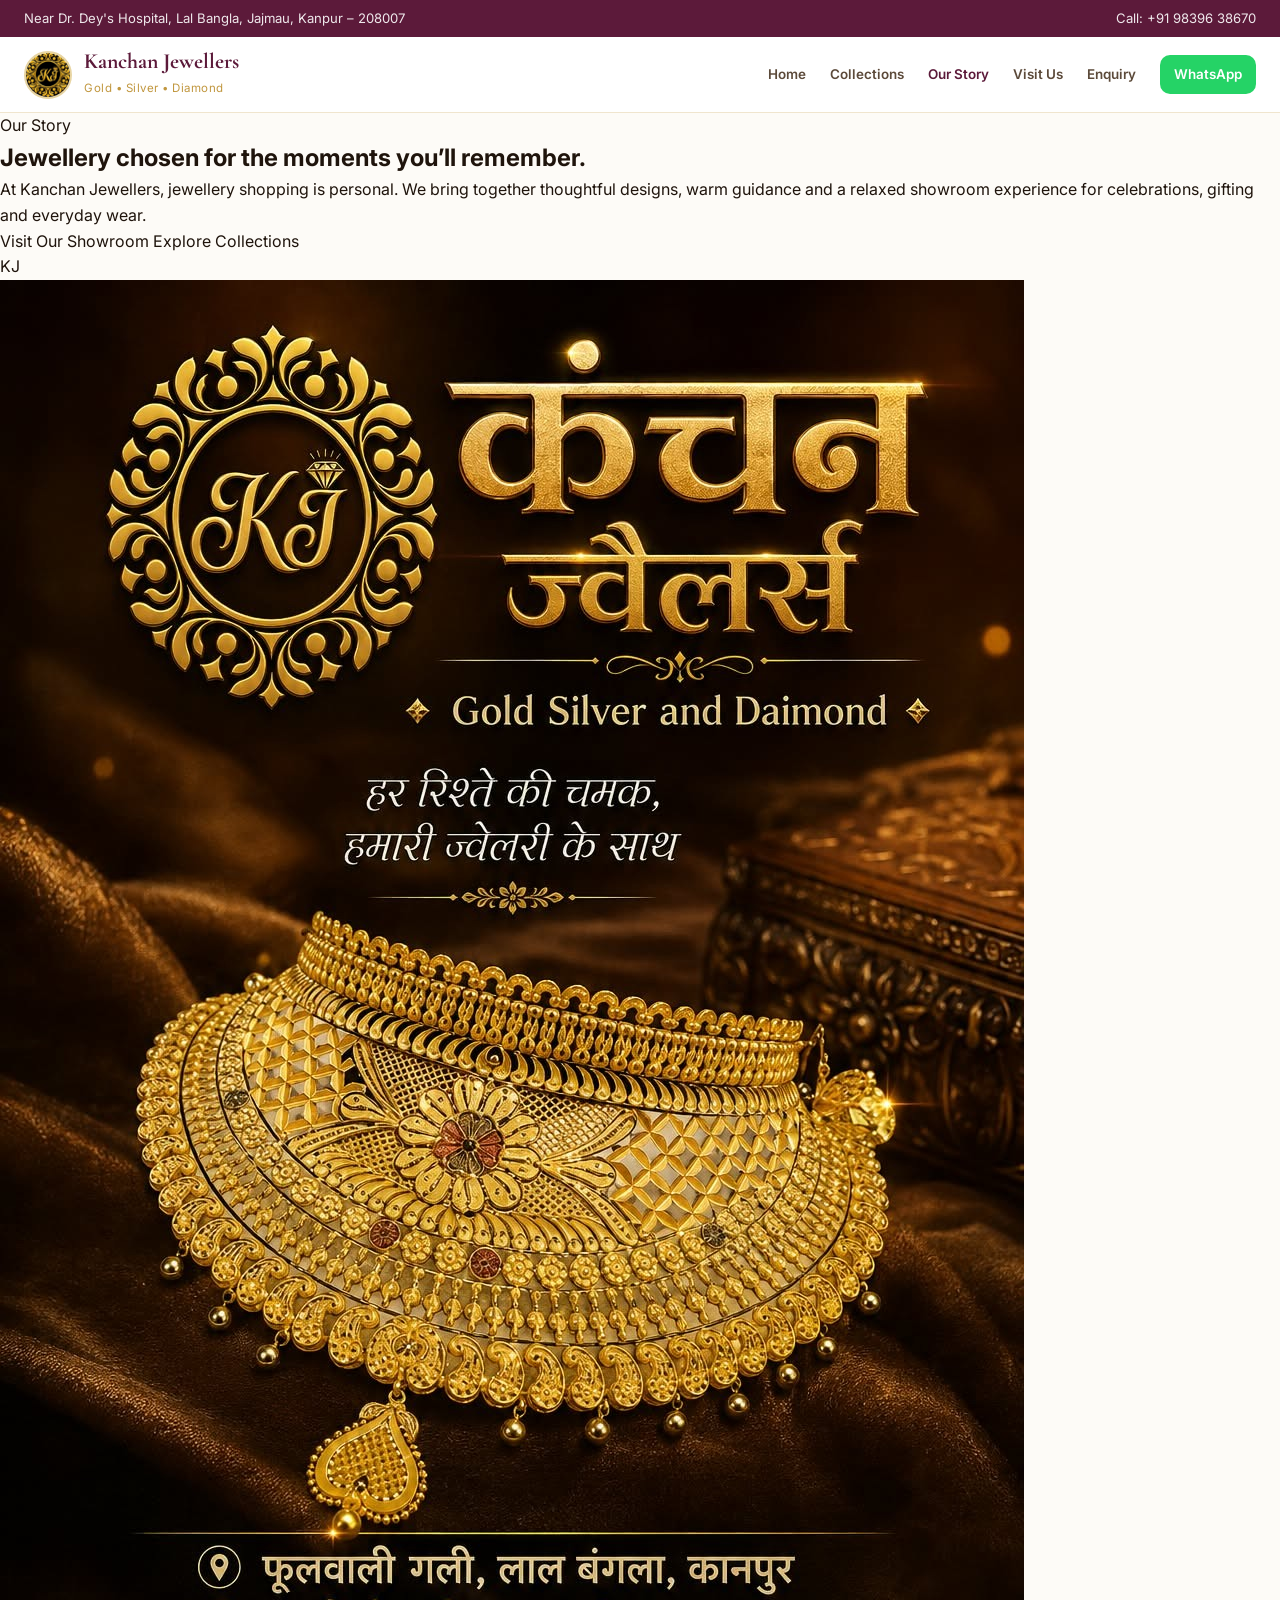
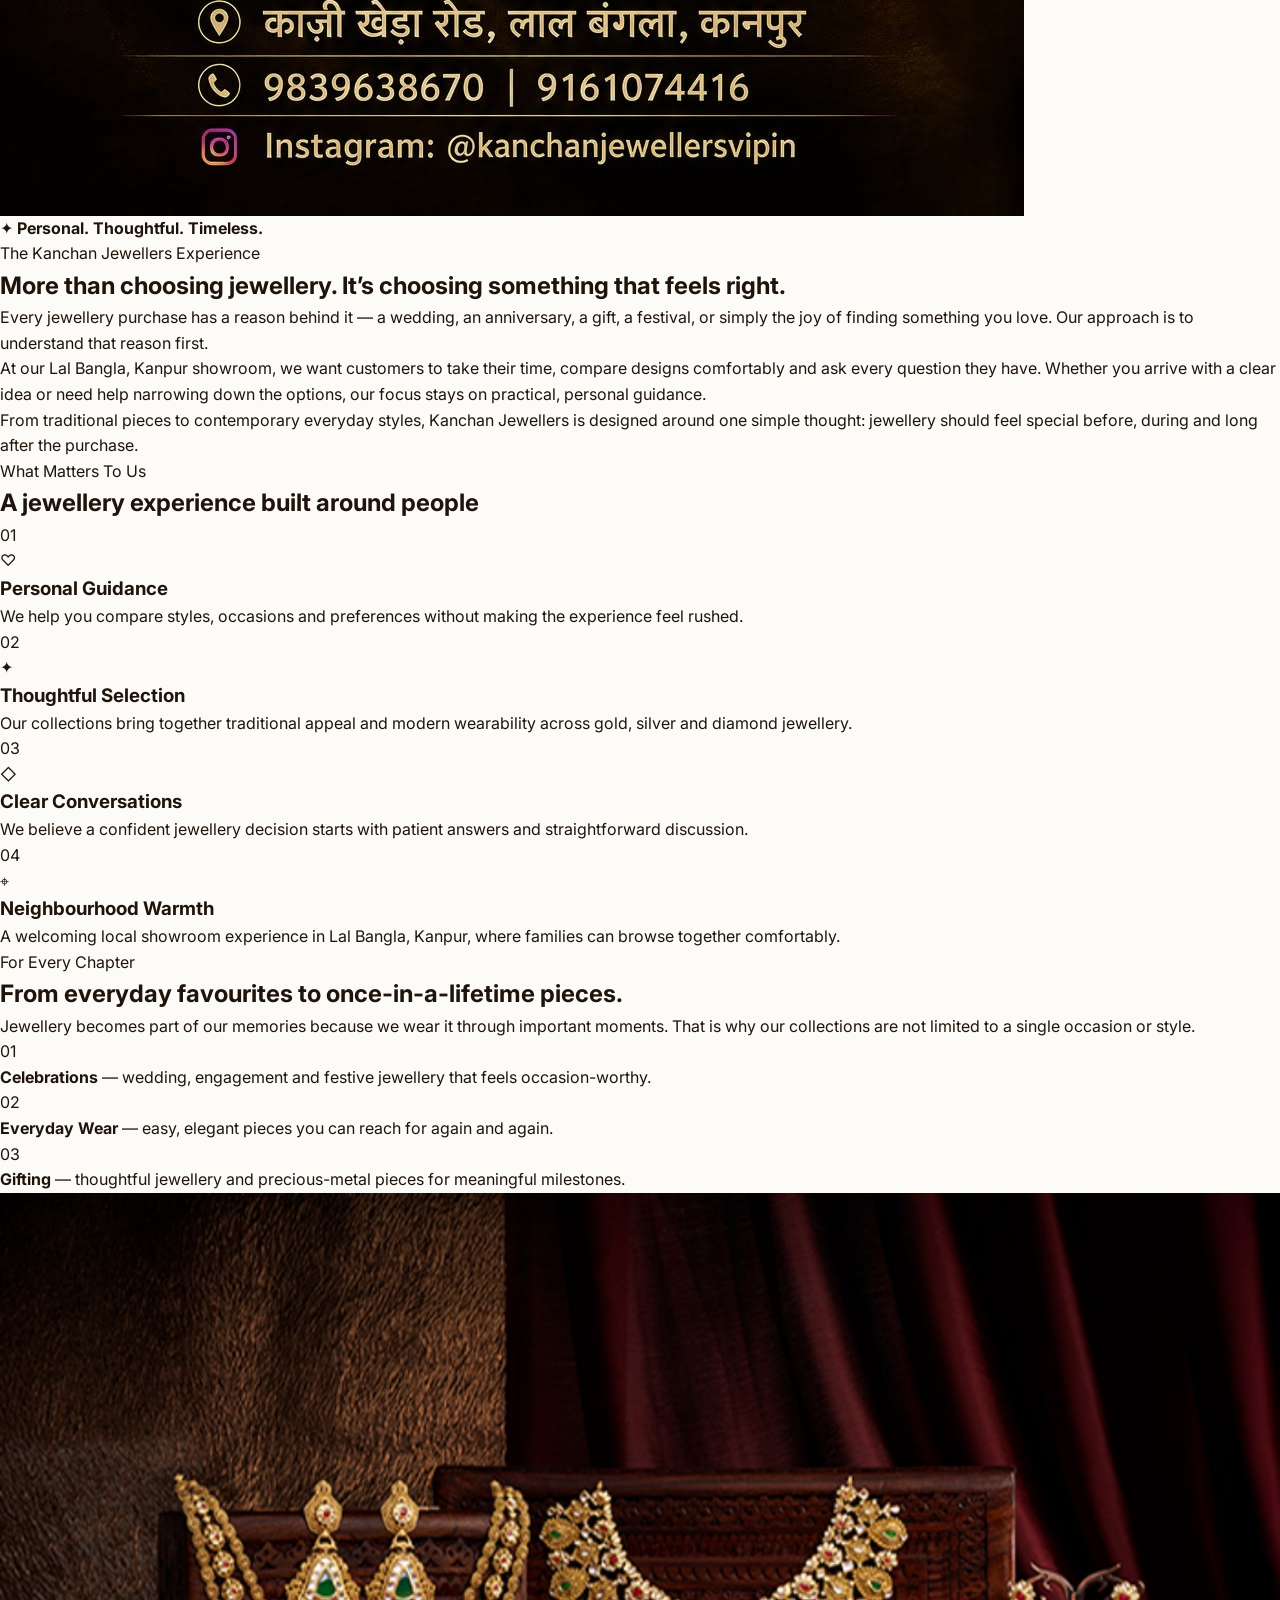
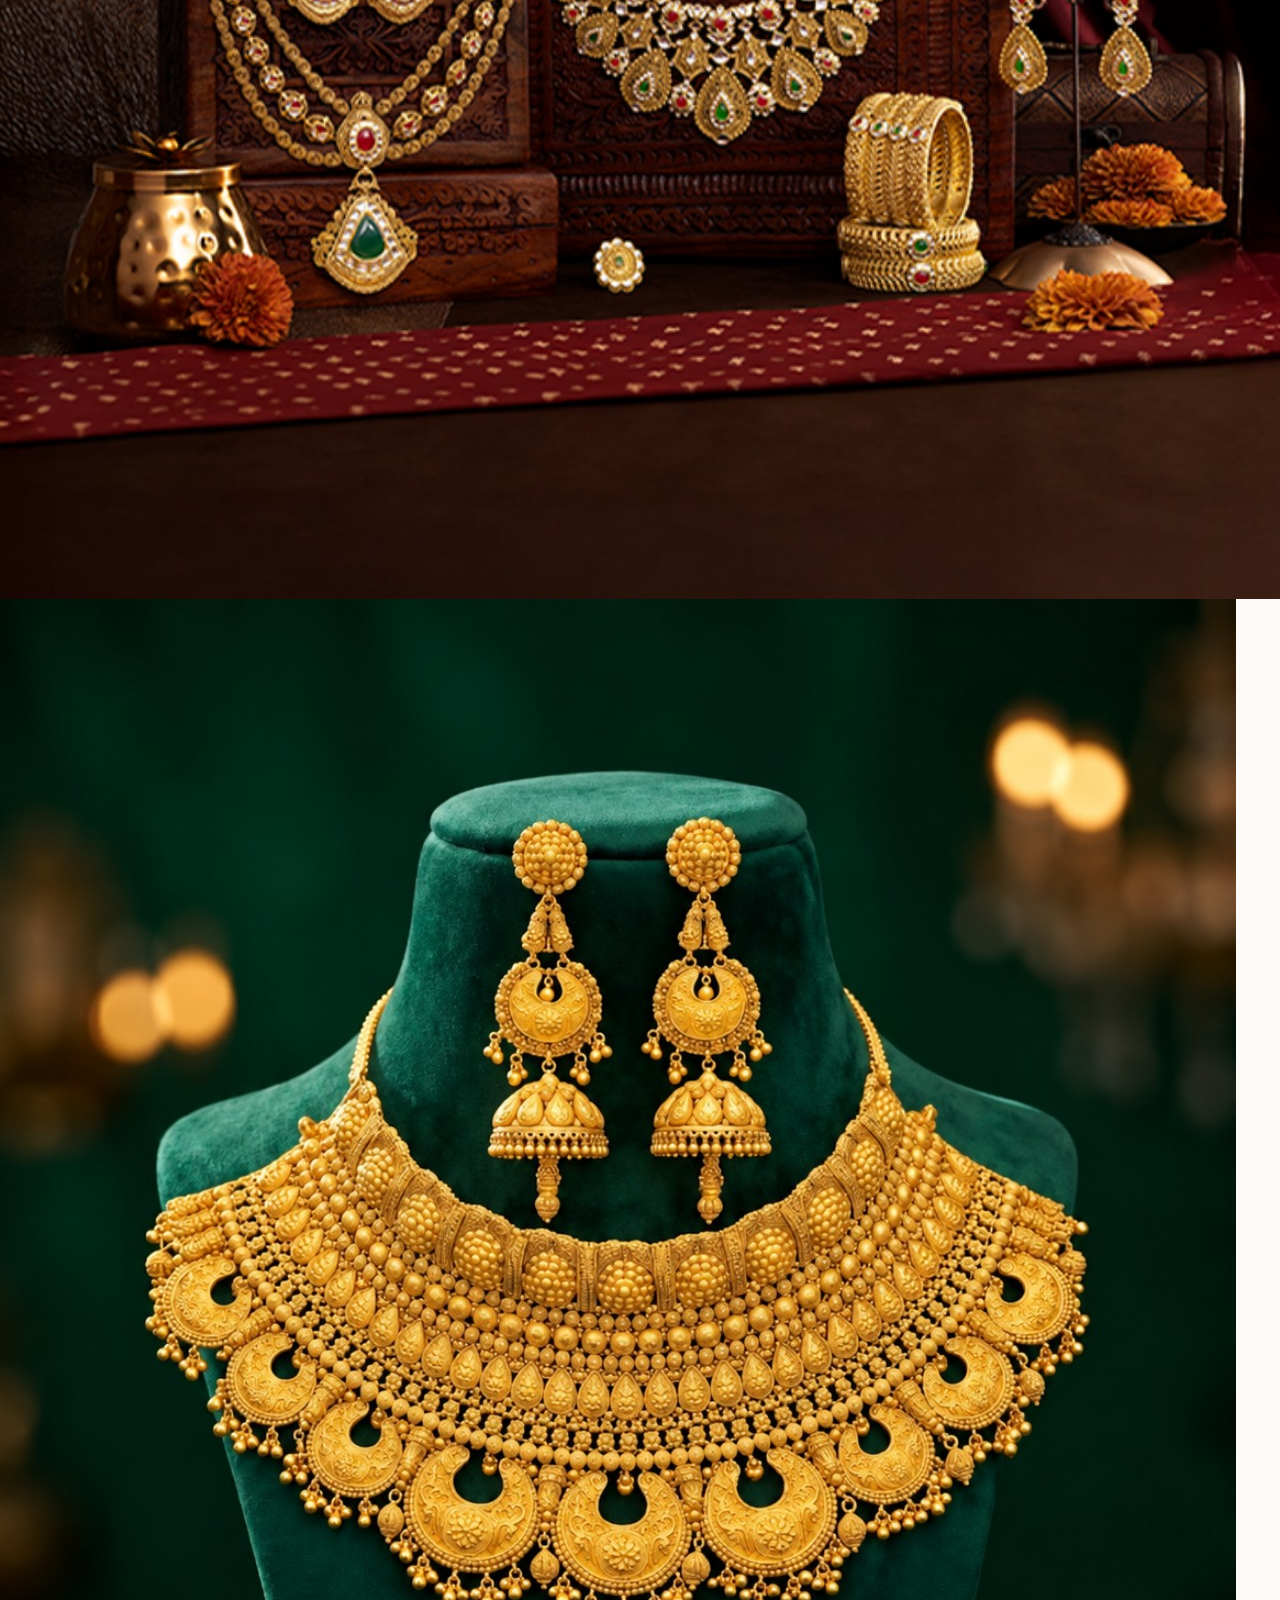
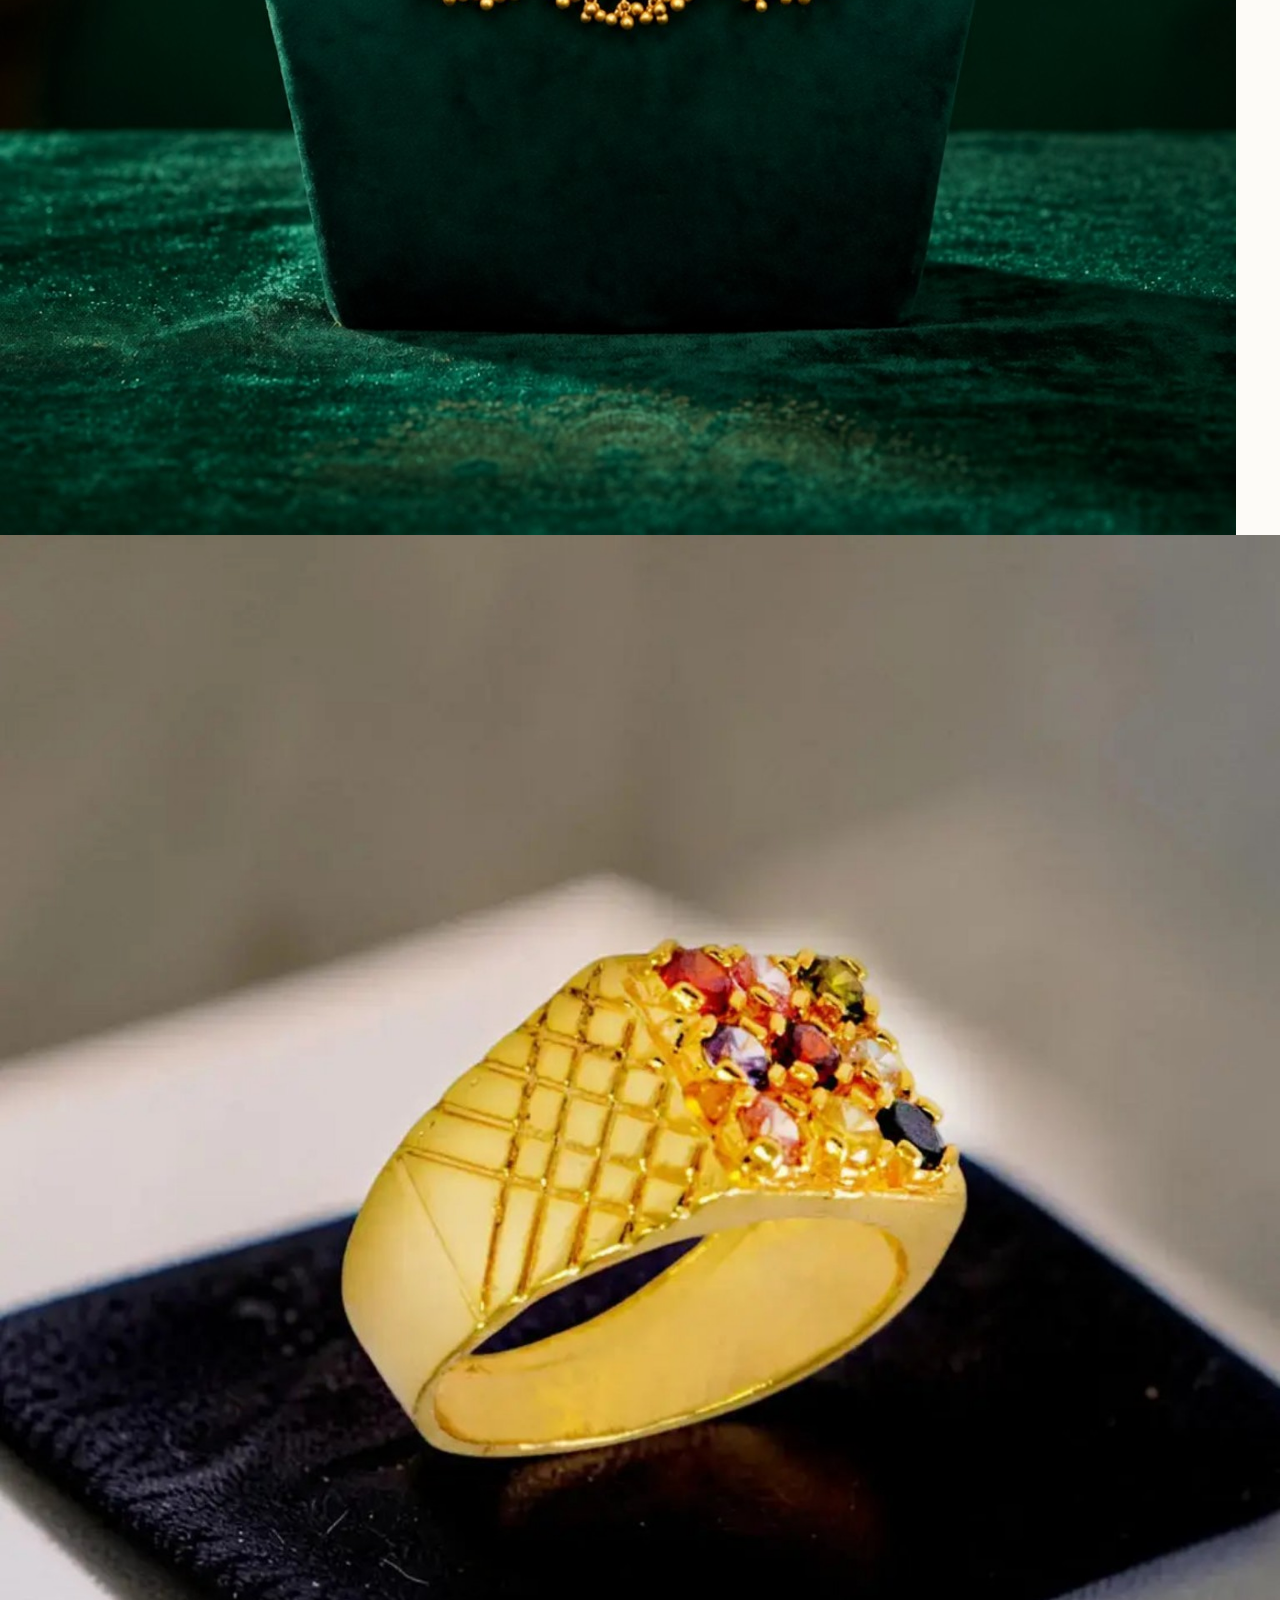
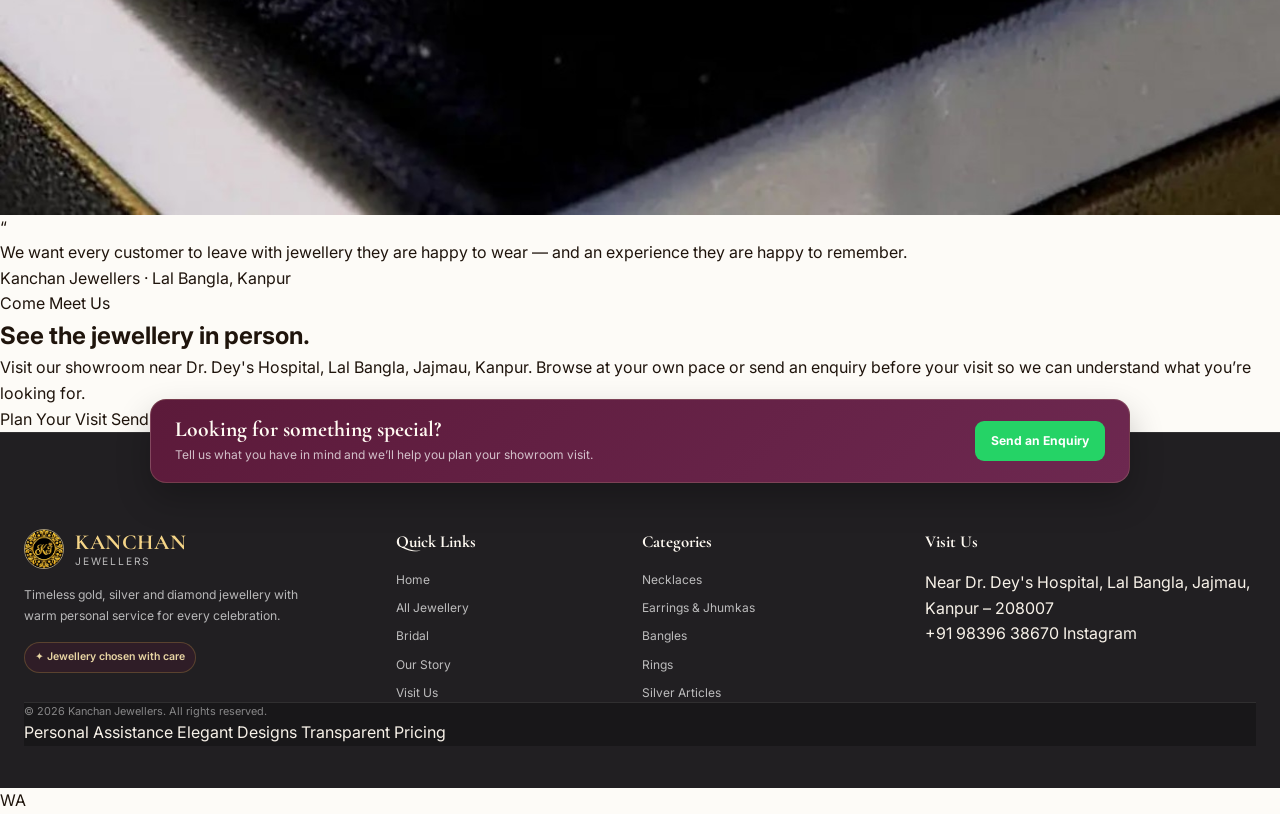
==== about.html @ f538c2f0 "Add dedicated Our Story page" ====
<!DOCTYPE html>
<html lang="en">
<head>
  <meta charset="UTF-8">
  <meta name="viewport" content="width=device-width, initial-scale=1.0">
  <title>Our Story | Kanchan Jewellers, Kanpur</title>
  <meta name="description" content="Discover the story and jewellery philosophy of Kanchan Jewellers in Lal Bangla, Kanpur — thoughtful designs, personal guidance and jewellery for life's meaningful moments.">

  <link rel="preconnect" href="https://fonts.googleapis.com">
  <link rel="preconnect" href="https://fonts.gstatic.com" crossorigin>
  <link href="https://fonts.googleapis.com/css2?family=Cormorant+Garamond:wght@500;600;700&family=Inter:wght@400;500;600;700&display=swap" rel="stylesheet">

  <link rel="stylesheet" href="styles.css">
  <link rel="stylesheet" href="contact-page.css">
  <link rel="stylesheet" href="about-page.css">
</head>

<body id="top" class="about-page-body">
  <div class="top-bar">
    <div class="top-bar-inner">
      <div class="location">
        <a href="https://maps.google.com/maps?q=H.N%2C%2BKazi%2BKhera%2C%2Bnear%2BDr.%2BDey's%2BHospital%2C%2BLal%2BBangla%2C%2BJajmau%2BSub%2BMetro%2BCity%2C%2BKanpur%2C%2BUttar%2BPradesh%2B208007%2C%2BIndia&sll=26.419236275641314,80.38961693644524" target="_blank" rel="noopener">Near Dr. Dey's Hospital, Lal Bangla, Jajmau, Kanpur – 208007</a>
      </div>
      <div class="top-right">
        <a href="tel:+919839638670">Call: +91 98396 38670</a>
      </div>
    </div>
  </div>

  <header class="contact-page-header about-page-header">
    <div class="contact-page-header-inner">
      <a class="brand" href="index.html#top">
        <img src="logo-kj.jpg" alt="Kanchan Jewellers" class="brand-logo">
        <div class="brand-text">
          <strong>Kanchan Jewellers</strong>
          <small>Gold • Silver • Diamond</small>
        </div>
      </a>

      <nav class="contact-page-nav" aria-label="Our Story page navigation">
        <a href="index.html#top">Home</a>
        <a href="index.html#collections">Collections</a>
        <a href="about.html" class="active">Our Story</a>
        <a href="contact.html">Visit Us</a>
        <a href="contact.html#enquiry">Enquiry</a>
        <a class="contact-nav-whatsapp" href="https://wa.me/919839638670" target="_blank" rel="noopener">WhatsApp</a>
      </nav>
    </div>
  </header>

  <main>
    <section class="about-hero">
      <div class="about-hero-inner">
        <p class="about-eyebrow">Our Story</p>
        <h1>Jewellery chosen for the moments you’ll remember.</h1>
        <p class="about-hero-lead">At Kanchan Jewellers, jewellery shopping is personal. We bring together thoughtful designs, warm guidance and a relaxed showroom experience for celebrations, gifting and everyday wear.</p>
        <div class="about-hero-actions">
          <a class="about-btn primary" href="contact.html">Visit Our Showroom</a>
          <a class="about-btn secondary" href="index.html#collections">Explore Collections</a>
        </div>
      </div>
      <div class="about-hero-mark" aria-hidden="true">KJ</div>
    </section>

    <section class="about-story-section">
      <div class="about-story-media">
        <img src="brand-banner.jpg" alt="Kanchan Jewellers jewellery collection" loading="eager" decoding="async">
        <div class="about-story-badge">
          <span>✦</span>
          <strong>Personal. Thoughtful. Timeless.</strong>
        </div>
      </div>

      <div class="about-story-copy">
        <p class="about-section-kicker">The Kanchan Jewellers Experience</p>
        <h2>More than choosing jewellery. It’s choosing something that feels right.</h2>
        <p>Every jewellery purchase has a reason behind it — a wedding, an anniversary, a gift, a festival, or simply the joy of finding something you love. Our approach is to understand that reason first.</p>
        <p>At our Lal Bangla, Kanpur showroom, we want customers to take their time, compare designs comfortably and ask every question they have. Whether you arrive with a clear idea or need help narrowing down the options, our focus stays on practical, personal guidance.</p>
        <p>From traditional pieces to contemporary everyday styles, Kanchan Jewellers is designed around one simple thought: jewellery should feel special before, during and long after the purchase.</p>
      </div>
    </section>

    <section class="about-values-section">
      <div class="about-section-head">
        <p class="about-section-kicker">What Matters To Us</p>
        <h2>A jewellery experience built around people</h2>
      </div>

      <div class="about-values-grid">
        <article class="about-value-card">
          <span class="about-value-number">01</span>
          <div class="about-value-icon">♡</div>
          <h3>Personal Guidance</h3>
          <p>We help you compare styles, occasions and preferences without making the experience feel rushed.</p>
        </article>

        <article class="about-value-card">
          <span class="about-value-number">02</span>
          <div class="about-value-icon">✦</div>
          <h3>Thoughtful Selection</h3>
          <p>Our collections bring together traditional appeal and modern wearability across gold, silver and diamond jewellery.</p>
        </article>

        <article class="about-value-card">
          <span class="about-value-number">03</span>
          <div class="about-value-icon">◇</div>
          <h3>Clear Conversations</h3>
          <p>We believe a confident jewellery decision starts with patient answers and straightforward discussion.</p>
        </article>

        <article class="about-value-card">
          <span class="about-value-number">04</span>
          <div class="about-value-icon">⌖</div>
          <h3>Neighbourhood Warmth</h3>
          <p>A welcoming local showroom experience in Lal Bangla, Kanpur, where families can browse together comfortably.</p>
        </article>
      </div>
    </section>

    <section class="about-editorial-section">
      <div class="about-editorial-copy">
        <p class="about-section-kicker">For Every Chapter</p>
        <h2>From everyday favourites to once-in-a-lifetime pieces.</h2>
        <p>Jewellery becomes part of our memories because we wear it through important moments. That is why our collections are not limited to a single occasion or style.</p>

        <div class="about-editorial-list">
          <div><span>01</span><p><strong>Celebrations</strong> — wedding, engagement and festive jewellery that feels occasion-worthy.</p></div>
          <div><span>02</span><p><strong>Everyday Wear</strong> — easy, elegant pieces you can reach for again and again.</p></div>
          <div><span>03</span><p><strong>Gifting</strong> — thoughtful jewellery and precious-metal pieces for meaningful milestones.</p></div>
        </div>
      </div>

      <div class="about-editorial-gallery">
        <figure class="about-gallery-main">
          <img src="gold-jewellery.jpg" alt="Gold jewellery at Kanchan Jewellers" loading="lazy" decoding="async">
        </figure>
        <figure>
          <img src="bridal-choker-set.png" alt="Bridal jewellery collection" loading="lazy" decoding="async">
        </figure>
        <figure>
          <img src="classic-gold-ring.jpg" alt="Classic gold ring" loading="lazy" decoding="async">
        </figure>
      </div>
    </section>

    <section class="about-quote-section">
      <span class="about-quote-mark">“</span>
      <blockquote>We want every customer to leave with jewellery they are happy to wear — and an experience they are happy to remember.</blockquote>
      <p>Kanchan Jewellers · Lal Bangla, Kanpur</p>
    </section>

    <section class="about-visit-section">
      <div>
        <p class="about-section-kicker">Come Meet Us</p>
        <h2>See the jewellery in person.</h2>
        <p>Visit our showroom near Dr. Dey's Hospital, Lal Bangla, Jajmau, Kanpur. Browse at your own pace or send an enquiry before your visit so we can understand what you’re looking for.</p>
      </div>
      <div class="about-visit-actions">
        <a class="about-btn primary" href="contact.html">Plan Your Visit</a>
        <a class="about-btn outline" href="contact.html#enquiry">Send an Enquiry</a>
      </div>
    </section>
  </main>

  <footer class="site-footer contact-page-footer">
    <div class="footer-shell">
      <div class="footer-cta">
        <div class="footer-cta-copy">
          <strong>Looking for something special?</strong>
          <span>Tell us what you have in mind and we’ll help you plan your showroom visit.</span>
        </div>
        <a href="contact.html#enquiry" class="footer-whatsapp-cta">Send an Enquiry</a>
      </div>

      <div class="footer-grid">
        <div class="footer-column footer-about">
          <a href="index.html#top" class="footer-logo-row">
            <img src="logo-kj.jpg" alt="Kanchan Jewellers" loading="lazy" decoding="async">
            <div>
              <strong>Kanchan</strong>
              <span>Jewellers</span>
            </div>
          </a>
          <p>Timeless gold, silver and diamond jewellery with warm personal service for every celebration.</p>
          <div class="footer-mini-badge">✦ Jewellery chosen with care</div>
        </div>

        <div class="footer-column">
          <h3>Quick Links</h3>
          <nav class="footer-nav" aria-label="Footer quick links">
            <a href="index.html#top">Home</a>
            <a href="index.html#collections">All Jewellery</a>
            <a href="index.html#featured">Bridal</a>
            <a href="about.html">Our Story</a>
            <a href="contact.html">Visit Us</a>
          </nav>
        </div>

        <div class="footer-column">
          <h3>Categories</h3>
          <nav class="footer-nav" aria-label="Footer jewellery categories">
            <a href="index.html#collections">Necklaces</a>
            <a href="index.html#collections">Earrings &amp; Jhumkas</a>
            <a href="index.html#collections">Bangles</a>
            <a href="index.html#collections">Rings</a>
            <a href="index.html#collections">Silver Articles</a>
          </nav>
        </div>

        <div class="footer-column footer-contact-column">
          <h3>Visit Us</h3>
          <p>Near Dr. Dey's Hospital, Lal Bangla, Jajmau, Kanpur – 208007</p>
          <a href="tel:+919839638670">+91 98396 38670</a>
          <a href="https://www.instagram.com/kanchanjewellersvipin/" target="_blank" rel="noopener">Instagram</a>
        </div>
      </div>

      <div class="footer-bottom">
        <p>© <span id="year"></span> Kanchan Jewellers. All rights reserved.</p>
        <div class="footer-trust-row">
          <span>Personal Assistance</span>
          <span>Elegant Designs</span>
          <span>Transparent Pricing</span>
        </div>
      </div>
    </div>
  </footer>

  <a class="floating-whatsapp" href="https://wa.me/919839638670?text=Hi%20Kanchan%20Jewellers%2C%20I%20would%20like%20to%20know%20more%20about%20your%20jewellery." target="_blank" rel="noopener" aria-label="Chat with Kanchan Jewellers on WhatsApp">WA</a>

  <script>document.getElementById('year').textContent = new Date().getFullYear();</script>
</body>
</html>
---- styles.css ----
/* =========================================
   Kanchan Jewellers - Premium Styles
   Inspired by modern jewellery websites
========================================= */

:root {
  --primary: #5c1a3a;          /* Deep maroon/purple */
  --primary-dark: #3d1026;
  --gold: #c1973f;
  --gold-light: #e8d5a3;
  --text: #1f140c;
  --text-light: #5c4a3a;
  --bg: #fdfbf7;
  --white: #ffffff;
  --border: rgba(193, 151, 63, 0.25);
  --shadow: 0 10px 30px rgba(33, 20, 8, 0.08);
  --radius: 16px;
  --transition: all 0.25s ease;
}

* {
  margin: 0;
  padding: 0;
  box-sizing: border-box;
}

html {
  scroll-behavior: smooth;
}

body {
  font-family: 'Inter', system-ui, sans-serif;
  background: var(--bg);
  color: var(--text);
  line-height: 1.6;
  -webkit-font-smoothing: antialiased;
}

img {
  max-width: 100%;
  display: block;
}

a {
  text-decoration: none;
  color: inherit;
}

/* ========== TOP BAR ========== */
.top-bar {
  background: var(--primary);
  color: white;
  font-size: 0.82rem;
  padding: 8px 0;
}

.top-bar-inner {
  max-width: 1280px;
  margin: 0 auto;
  padding: 0 24px;
  display: flex;
  justify-content: space-between;
  align-items: center;
  gap: 16px;
  flex-wrap: wrap;
}

.location {
  opacity: 0.9;
}

.rates {
  display: flex;
  align-items: center;
  gap: 6px;
}

.rate-dot {
  width: 8px;
  height: 8px;
  background: #4ade80;
  border-radius: 50%;
  display: inline-block;
}

.top-right {
  display: flex;
  gap: 14px;
  opacity: 0.9;
}

/* ========== HEADER ========== */
.site-header {
  background: var(--white);
  border-bottom: 1px solid var(--border);
  position: sticky;
  top: 0;
  z-index: 100;
  box-shadow: 0 2px 12px rgba(0,0,0,0.04);
}

.header-inner {
  max-width: 1280px;
  margin: 0 auto;
  padding: 14px 24px;
  display: flex;
  align-items: center;
  gap: 24px;
}

.brand {
  display: flex;
  align-items: center;
  gap: 12px;
  flex-shrink: 0;
}

.brand-logo {
  width: 48px;
  height: 48px;
  border-radius: 50%;
  object-fit: cover;
  border: 2px solid var(--gold-light);
}

.brand-text strong {
  display: block;
  font-family: 'Cormorant Garamond', serif;
  font-size: 1.35rem;
  font-weight: 700;
  color: var(--primary);
  line-height: 1.1;
}

.brand-text small {
  font-size: 0.72rem;
  color: var(--gold);
  letter-spacing: 0.5px;
}

.search-box {
  flex: 1;
  max-width: 480px;
  display: flex;
  background: #f8f4ee;
  border-radius: 50px;
  overflow: hidden;
  margin-left: 100px;
  border: 1px solid var(--border);
}

.search-box input {
  flex: 1;
  border: none;
  background: transparent;
  padding: 11px 18px;
  font-size: 0.9rem;
  outline: none;
}

.search-box button {
  background: var(--primary);
  color: white;
  border: none;
  padding: 0 22px;
  font-weight: 500;
  cursor: pointer;
  transition: var(--transition);
}

.search-box button:hover {
  background: var(--primary-dark);
}

.header-actions {
  display: flex;
  gap: 10px;
  flex-shrink: 0;
  margin-left: auto;
}

.action-btn {
  display: flex;
  flex-direction: column;
  align-items: center;
  justify-content: center;

  gap: 3px;

  padding: 7px 12px;
  border-radius: 12px;

  font-size: 0.78rem;
  font-weight: 500;

  border: 1px solid var(--border);
}

.action-btn:hover {
  background: #f8f4ee;
}

.action-icon {
  font-size: 1.15rem;
  line-height: 1;
}

.action-svg {
  width: 21px;
  height: 21px;
  display: block;
  flex: 0 0 auto;
}

.action-btn.whatsapp {
  background: #25d366;
  color: white;
  border-color: #25d366;
}

.action-btn.whatsapp:hover {
  background: #1da851;
}

.menu-btn {
  display: none;
  background: none;
  border: none;
  font-size: 1.5rem;
  cursor: pointer;
  color: var(--primary);
}

/* ========== MAIN NAV ========== */
.main-nav {
  max-width: 1280px;
  margin: 0 auto;
  padding: 0 24px 12px;
  display: flex;
  gap: 22px;
  flex-wrap: wrap;
  font-size: 0.9rem;
  font-weight: 500;
}

.main-nav a {
  color: var(--text-light);
  padding: 4px 0;
  position: relative;
  transition: var(--transition);
}

.main-nav a:hover {
  color: var(--primary);
}

.main-nav a::after {
  content: '';
  position: absolute;
  bottom: 0;
  left: 0;
  width: 0;
  height: 2px;
  background: var(--gold);
  transition: width 0.25s ease;
}

.main-nav a:hover::after {
  width: 100%;
}

/* ========== HERO ========== */
.hero {
  max-width: 1280px;
  margin: 0 auto;
  padding: 40px 24px 60px;
  display: grid;
  grid-template-columns: 1fr 1.1fr;
  gap: 40px;
  align-items: center;
}

.hero-content .badge {
  display: inline-block;
  background: linear-gradient(135deg, #f3e8d0, #e8d5a3);
  color: var(--primary);
  font-size: 0.78rem;
  font-weight: 600;
  padding: 5px 14px;
  border-radius: 50px;
  margin-bottom: 16px;
  letter-spacing: 0.3px;
}

.hero-content h1 {
  font-family: 'Cormorant Garamond', serif;
  font-size: 3.4rem;
  font-weight: 700;
  line-height: 1.15;
  color: var(--primary);
  margin-bottom: 16px;
}

.hero-content p {
  font-size: 1.05rem;
  color: var(--text-light);
  max-width: 480px;
  margin-bottom: 28px;
}

.hero-actions {
  display: flex;
  gap: 14px;
  flex-wrap: wrap;
  margin-bottom: 24px;
}

.btn {
  display: inline-flex;
  align-items: center;
  justify-content: center;
  padding: 13px 26px;
  border-radius: 50px;
  font-weight: 600;
  font-size: 0.95rem;
  transition: var(--transition);
  border: 2px solid transparent;
}

.btn.primary {
  background: #25d366;
  color: white;
}

.btn.primary:hover {
  background: #1da851;
  transform: translateY(-2px);
}

.btn.outline {
  background: transparent;
  border-color: var(--primary);
  color: var(--primary);
}

.btn.outline:hover {
  background: var(--primary);
  color: white;
}

.hero-points {
  display: flex;
  gap: 18px;
  flex-wrap: wrap;
  font-size: 0.88rem;
  color: var(--text-light);
}

.hero-image {
  border-radius: 24px;
  overflow: hidden;
  box-shadow: var(--shadow);
}

.hero-image img {
  width: 100%;
  height: 480px;
  object-fit: cover;
}

/* ========== SECTIONS ========== */
.section {
  max-width: 1280px;
  margin: 0 auto;
  padding: 60px 24px;
}

.section-head {
  display: flex;
  justify-content: space-between;
  align-items: flex-end;
  margin-bottom: 36px;
  gap: 20px;
}

.eyebrow {
  font-size: 0.82rem;
  font-weight: 600;
  color: var(--gold);
  text-transform: uppercase;
  letter-spacing: 1px;
  margin-bottom: 6px;
}

.section-head h2 {
  font-family: 'Cormorant Garamond', serif;
  font-size: 2.4rem;
  font-weight: 700;
  color: var(--primary);
}

.view-all {
  color: var(--primary);
  font-weight: 500;
  font-size: 0.95rem;
}

/* ========== CATEGORY GRID ========== */
.category-grid {
  display: grid;
  grid-template-columns: repeat(4, 1fr);
  gap: 22px;
}

.category-card {
  background: var(--white);
  border-radius: var(--radius);
  overflow: hidden;
  border: 1px solid var(--border);
  box-shadow: var(--shadow);
  transition: var(--transition);
  cursor: pointer;
}

.category-card:hover {
  transform: translateY(-6px);
  box-shadow: 0 18px 40px rgba(33, 20, 8, 0.12);
}

.category-card img {
  width: 100%;
  height: 220px;
  object-fit: cover;
}

.category-card .card-body {
  padding: 16px 18px 20px;
}

.category-card h3 {
  font-family: 'Cormorant Garamond', serif;
  font-size: 1.35rem;
  margin-bottom: 4px;
  color: var(--primary);
}

.category-card p {
  font-size: 0.88rem;
  color: var(--text-light);
}

/* ========== EDITORIAL STRIP ========== */
.editorial {
  background: linear-gradient(135deg, #5c1a3a, #3d1026);
  color: white;
  padding: 70px 24px;
  text-align: center;
}

.editorial-content {
  max-width: 700px;
  margin: 0 auto;
}

.eyebrow.light {
  color: var(--gold-light);
}

.editorial h2 {
  font-family: 'Cormorant Garamond', serif;
  font-size: 2.8rem;
  margin: 12px 0 16px;
  line-height: 1.2;
}

.editorial p {
  opacity: 0.9;
  font-size: 1.1rem;
}

/* ========== PRODUCT GRID ========== */
.product-grid {
  display: grid;
  grid-template-columns: repeat(4, 1fr);
  gap: 22px;
}

.product-card {
  background: var(--white);
  border-radius: var(--radius);
  overflow: hidden;
  border: 1px solid var(--border);
  box-shadow: var(--shadow);
  transition: var(--transition);
}

.product-card:hover {
  transform: translateY(-5px);
  box-shadow: 0 16px 36px rgba(33, 20, 8, 0.12);
}

.product-card img {
  width: 100%;
  height: 280px;
  object-fit: cover;
}

.product-card .card-body {
  padding: 18px;
}

.product-card h3 {
  font-family: 'Cormorant Garamond', serif;
  font-size: 1.3rem;
  margin-bottom: 6px;
  color: var(--primary);
}

.product-card p {
  font-size: 0.88rem;
  color: var(--text-light);
  margin-bottom: 14px;
}

.enquire-btn {
  display: inline-block;
  font-size: 0.85rem;
  font-weight: 600;
  color: #25d366;
  border-bottom: 1px solid transparent;
  transition: var(--transition);
}

.enquire-btn:hover {
  border-bottom-color: #25d366;
}

/* ========== ABOUT ========== */
.about {
  display: grid;
  grid-template-columns: 1.4fr 1fr;
  gap: 40px;
  align-items: center;
}

.about-content h2 {
  font-family: 'Cormorant Garamond', serif;
  font-size: 2.5rem;
  color: var(--primary);
  margin: 8px 0 16px;
}

.about-content p {
  color: var(--text-light);
  font-size: 1.05rem;
  max-width: 520px;
}

.about-logo {
  display: flex;
  justify-content: center;
}

.about-logo img {
  width: 220px;
  border-radius: 50%;
  border: 6px solid var(--gold-light);
  box-shadow: var(--shadow);
}

/* ========== VISIT US ========== */

.visit-section {
  max-width: 1280px;
  margin: 0 auto;
  padding: 65px 24px;
}

.visit-heading {
  margin-bottom: 24px;
}

.visit-heading h2 {
  margin: 4px 0 0;
  font-family: 'Cormorant Garamond', serif;
  font-size: 2.7rem;
  line-height: 1.1;
  color: var(--primary);
}


/* LEFT + RIGHT */

.visit-grid {
  display: grid;
  grid-template-columns: 0.9fr 1.1fr;
  gap: 22px;
  align-items: stretch;
}


/* LEFT CARD */

.visit-card {
  padding: 28px 30px;
  background: var(--white);
  border: 1px solid var(--border);
  border-radius: 18px;
  box-shadow: var(--shadow);
}

.visit-brand {
  margin-bottom: 24px;
  color: var(--primary);
  font-size: 0.73rem;
  font-weight: 700;
  letter-spacing: 1.5px;
}


/* EACH ADDRESS / TIME / PHONE ROW */

.visit-detail {
  display: grid;
  grid-template-columns: 42px 1fr;
  gap: 14px;
  align-items: start;
  margin-bottom: 24px;
}


/* ROUND ICON */

.visit-icon {
  width: 38px;
  height: 38px;

  display: grid;
  place-items: center;

  border-radius: 50%;

  background: #f3e8d0;
  color: var(--primary);

  font-size: 1rem;
}


/* LITTLE LABEL */

.visit-detail small {
  display: block;
  margin-bottom: 3px;

  color: var(--text-light);
  font-size: 0.68rem;
}


/* MAIN INFORMATION */

.visit-detail strong {
  display: block;

  color: var(--text);
  font-size: 0.88rem;
  line-height: 1.5;
}

.visit-detail span {
  display: block;
  margin-top: 2px;

  color: var(--text-light);
  font-size: 0.78rem;
}


/* BUTTONS */

.visit-actions {
  display: flex;
  gap: 12px;
  margin-top: 28px;
  flex-wrap: wrap;
}

.visit-primary-btn,
.visit-secondary-btn {
  display: inline-flex;
  align-items: center;
  justify-content: center;

  min-height: 42px;
  padding: 9px 20px;

  border-radius: 10px;

  font-size: 0.78rem;
  font-weight: 600;

  transition: var(--transition);
}


.visit-primary-btn {
  background: var(--primary);
  color: white;
  border: 1px solid var(--primary);
}

.visit-primary-btn:hover {
  background: var(--primary-dark);
}


.visit-secondary-btn {
  background: transparent;
  color: var(--primary);
  border: 1px solid var(--border);
}

.visit-secondary-btn:hover {
  background: #f8f4ee;
}


/* GOOGLE MAP */

.visit-map {
  min-height: 390px;

  overflow: hidden;

  border-radius: 18px;
  border: 1px solid var(--border);

  box-shadow: var(--shadow);
}

.visit-map iframe {
  width: 100%;
  height: 100%;
  min-height: 390px;

  display: block;

  border: 0;
}


/* TABLET */

@media (max-width: 900px) {

  .visit-grid {
    grid-template-columns: 1fr;
  }

  .visit-map,
  .visit-map iframe {
    min-height: 360px;
  }

}


/* MOBILE */

@media (max-width: 600px) {

  .visit-section {
    padding: 45px 16px;
  }

  .visit-heading h2 {
    font-size: 2.2rem;
  }

  .visit-card {
    padding: 22px 18px;
  }

  .visit-actions {
    flex-direction: column;
  }

  .visit-primary-btn,
  .visit-secondary-btn {
    width: 100%;
  }

  .visit-map,
  .visit-map iframe {
    min-height: 300px;
  }

}

/* ========== PREMIUM FOOTER ========== */
.site-footer {
  margin-top: 62px;
  padding: 0;
  background: #211f22;
  color: #f7f1e8;
  border-top: 1px solid rgba(255, 255, 255, 0.08);
}

.footer-shell {
  max-width: 1280px;
  margin: 0 auto;
  padding: 0 24px 42px;
}

.footer-cta {
  position: relative;
  transform: translateY(-34px);
  margin: 0 auto -4px;
  max-width: 980px;
  min-height: 82px;
  padding: 18px 24px;
  display: flex;
  align-items: center;
  justify-content: space-between;
  gap: 24px;
  border: 1px solid rgba(232, 213, 163, 0.18);
  border-radius: 16px;
  background: linear-gradient(135deg, #5c1a3a, #6d2850);
  box-shadow: 0 16px 34px rgba(0, 0, 0, 0.24);
}

.footer-cta-copy strong {
  display: block;
  margin-bottom: 3px;
  font-family: 'Cormorant Garamond', serif;
  font-size: 1.35rem;
  line-height: 1.1;
  color: #fffaf2;
}

.footer-cta-copy span {
  display: block;
  color: rgba(255, 255, 255, 0.72);
  font-size: 0.75rem;
}

.footer-whatsapp-cta {
  flex: 0 0 auto;
  min-height: 40px;
  padding: 9px 16px;
  display: inline-flex;
  align-items: center;
  justify-content: center;
  gap: 7px;
  border-radius: 9px;
  background: #25d366;
  color: #fff;
  font-size: 0.76rem;
  font-weight: 700;
  transition: var(--transition);
}

.footer-whatsapp-cta svg {
  width: 17px;
  height: 17px;
  fill: currentColor;
}

.footer-whatsapp-cta:hover {
  background: #1daf52;
  transform: translateY(-1px);
}

.footer-grid {
  display: grid;
  grid-template-columns: 1.25fr 0.75fr 0.9fr 1.3fr;
  gap: 54px;
  align-items: start;
  padding-top: 16px;
}

.footer-column h3 {
  margin: 0 0 14px;
  color: #fffaf2;
  font-family: 'Cormorant Garamond', serif;
  font-size: 1.05rem;
  font-weight: 700;
}

.footer-logo-row {
  display: inline-flex;
  align-items: center;
  gap: 11px;
  margin-bottom: 16px;
}

.footer-logo-row img {
  width: 40px;
  height: 40px;
  border-radius: 50%;
  object-fit: cover;
  border: 1px solid rgba(232, 213, 163, 0.65);
}

.footer-logo-row strong,
.footer-logo-row span {
  display: block;
  line-height: 1;
}

.footer-logo-row strong {
  color: #f4d487;
  font-family: 'Cormorant Garamond', serif;
  font-size: 1.34rem;
  text-transform: uppercase;
  letter-spacing: 0.6px;
}

.footer-logo-row span {
  margin-top: 3px;
  color: rgba(255, 255, 255, 0.7);
  font-size: 0.64rem;
  text-transform: uppercase;
  letter-spacing: 1.8px;
}

.footer-about > p {
  max-width: 290px;
  margin: 0 0 16px;
  color: rgba(255, 255, 255, 0.68);
  font-size: 0.76rem;
  line-height: 1.7;
}

.footer-mini-badge {
  display: inline-flex;
  align-items: center;
  padding: 6px 10px;
  border: 1px solid rgba(193, 151, 63, 0.3);
  border-radius: 999px;
  background: rgba(92, 26, 58, 0.24);
  color: #e8d5a3;
  font-size: 0.66rem;
  font-weight: 600;
}

.footer-nav {
  display: grid;
  gap: 9px;
}

.footer-nav a {
  width: fit-content;
  color: rgba(255, 255, 255, 0.7);
  font-size: 0.75rem;
  transition: var(--transition);
}

.footer-nav a:hover {
  color: #f4d487;
  transform: translateX(2px);
}

.footer-contact {
  min-width: 0;
}

.footer-contact-item {
  display: grid;
  grid-template-columns: 18px 1fr;
  gap: 8px;
  align-items: start;
  margin-bottom: 11px;
  color: rgba(255, 255, 255, 0.7);
  font-size: 0.72rem;
  line-height: 1.55;
}

.footer-contact-icon {
  color: #d7a7c0;
  line-height: 1.4;
}

.footer-contact-item a {
  color: rgba(255, 255, 255, 0.78);
  transition: var(--transition);
}

.footer-contact-item a:hover {
  color: #f4d487;
}

.footer-contact-item div > a {
  display: inline-block;
  margin-top: 2px;
  color: #e8d5a3;
  font-size: 0.68rem;
  font-weight: 600;
}

.footer-bottom {
  border-top: 1px solid rgba(255, 255, 255, 0.1);
  background: #181719;
}

.footer-bottom-inner {
  max-width: 1280px;
  min-height: 54px;
  margin: 0 auto;
  padding: 10px 24px;
  display: flex;
  align-items: center;
  justify-content: space-between;
  gap: 20px;
}

.site-footer .footer-bottom p {
  margin: 0;
  width: auto;
  text-align: left;
  color: rgba(255, 255, 255, 0.48);
  font-size: 0.68rem;
  opacity: 1;
}

.footer-trust-badges {
  display: flex;
  align-items: center;
  justify-content: flex-end;
  gap: 7px;
  flex-wrap: wrap;
}

.footer-trust-badges span {
  padding: 4px 9px;
  border: 1px solid rgba(255, 255, 255, 0.14);
  border-radius: 999px;
  background: rgba(255, 255, 255, 0.035);
  color: rgba(255, 255, 255, 0.65);
  font-size: 0.62rem;
  line-height: 1;
}

@media (max-width: 980px) {
  .footer-grid {
    grid-template-columns: repeat(2, minmax(0, 1fr));
    gap: 36px 42px;
  }
}

@media (max-width: 680px) {
  .site-footer {
    margin-top: 52px;
  }

  .footer-shell {
    padding: 0 16px 34px;
  }

  .footer-cta {
    transform: translateY(-26px);
    margin-bottom: 0;
    padding: 18px;
    flex-direction: column;
    align-items: flex-start;
    gap: 14px;
  }

  .footer-whatsapp-cta {
    width: 100%;
  }

  .footer-grid {
    grid-template-columns: 1fr;
    gap: 28px;
  }

  .footer-bottom-inner {
    padding: 16px;
    flex-direction: column;
    align-items: flex-start;
  }

  .footer-trust-badges {
    justify-content: flex-start;
  }
}

/* ========== FLOATING WHATSAPP ========== */
.whatsapp-float {
  position: fixed;
  bottom: 28px;
  right: 28px;
  width: 58px;
  height: 58px;
  background: #25d366;
  border-radius: 50%;
  display: flex;
  align-items: center;
  justify-content: center;
  box-shadow: 0 6px 20px rgba(37, 211, 102, 0.45);
  z-index: 999;
  transition: var(--transition);
}

.whatsapp-float:hover {
  transform: scale(1.08);
  background: #1da851;
}

/* ========== RESPONSIVE ========== */
@media (max-width: 1024px) {
  .hero {
    grid-template-columns: 1fr;
    text-align: center;
  }

  .hero-content h1 {
    font-size: 2.8rem;
  }

  .hero-content p {
    margin-left: auto;
    margin-right: auto;
  }

  .hero-actions,
  .hero-points {
    justify-content: center;
  }

  .hero-image img {
    height: 380px;
  }

  .category-grid,
  .product-grid {
    grid-template-columns: repeat(3, 1fr);
  }

  .about,
  .contact {
    grid-template-columns: 1fr;
  }

  .contact {
    padding: 36px 24px;
  }
}

@media (max-width: 768px) {
  .search-box {
    display: none;
  }

  .header-actions {
    display: none;
  }

  .menu-btn {
    display: block;
    margin-left: auto;
  }

  .main-nav {
    display: none;
    flex-direction: column;
    padding: 16px 24px 20px;
    gap: 14px;
    background: white;
    border-top: 1px solid var(--border);
  }

  .main-nav.open {
    display: flex;
  }

  .hero-content h1 {
    font-size: 2.3rem;
  }

  .category-grid,
  .product-grid {
    grid-template-columns: repeat(2, 1fr);
    gap: 14px;
  }

  .category-card img {
    height: 160px;
  }

  .product-card img {
    height: 200px;
  }

  .section-head h2 {
    font-size: 1.9rem;
  }

  .editorial h2 {
    font-size: 2.1rem;
  }
}

@media (max-width: 480px) {
  .top-bar-inner {
    font-size: 0.75rem;
    justify-content: center;
    text-align: center;
  }

  .rates {
    order: -1;
    width: 100%;
    justify-content: center;
  }

  .hero {
    padding: 28px 16px 40px;
  }

  .hero-content h1 {
    font-size: 2rem;
  }

  .section {
    padding: 40px 16px;
  }
}


/* ===== FULL-WIDTH JEWELLERY MEGA MENU VISUAL FIX ===== */
@media (min-width: 769px) {
  .site-header {
    overflow: visible !important;
  }

  .main-nav {
    position: static !important;
    overflow: visible !important;
  }

  .main-nav .mega-dropdown {
    position: static !important;
  }

  .main-nav .mega-dropdown > .jewellery-mega-menu {
    position: absolute !important;
    top: 100% !important;
    left: 0 !important;
    right: 0 !important;
    width: 100vw !important;
    max-width: none !important;
    min-width: 0 !important;
    margin: 0 !important;
    padding: 0 !important;
    transform: translateY(8px) !important;
    border-radius: 0 !important;
    border-left: 0 !important;
    border-right: 0 !important;
    border-color: rgba(193, 151, 63, 0.20) !important;
    background: #101010 !important;
    box-shadow: 0 18px 35px rgba(0, 0, 0, 0.34) !important;
    overflow: visible !important;
    z-index: 1000 !important;
  }

  .main-nav .mega-dropdown:hover > .jewellery-mega-menu,
  .main-nav .mega-dropdown:focus-within > .jewellery-mega-menu,
  .main-nav .mega-dropdown.open > .jewellery-mega-menu {
    transform: translateY(0) !important;
  }

  .main-nav .jewellery-mega-menu::before {
    display: none !important;
  }

  .jewellery-mega-menu .category-section {
    width: 100% !important;
    background: #101010 !important;
  }

  .jewellery-mega-menu .category-container {
    width: 100% !important;
    max-width: 1280px !important;
    margin: 0 auto !important;
    padding: 30px 32px 28px !important;
    display: grid !important;
    grid-template-columns: minmax(220px, 0.9fr) minmax(330px, 1.35fr) minmax(240px, 0.9fr) !important;
    gap: 54px !important;
    align-items: start !important;
  }

  .jewellery-mega-menu .section-title {
    margin: 0 0 14px !important;
    color: #cda8de !important;
    font-family: 'Inter', system-ui, sans-serif !important;
    font-size: 0.76rem !important;
    font-weight: 700 !important;
    letter-spacing: 1.2px !important;
  }

  .jewellery-mega-menu .shop-by-occasion ul {
    display: grid !important;
    gap: 1px !important;
    list-style: none !important;
  }

  .jewellery-mega-menu .shop-by-occasion a {
    display: block !important;
    padding: 7px 0 !important;
    color: #b9b9b9 !important;
    font-size: 0.88rem !important;
    background: transparent !important;
    border-radius: 0 !important;
  }

  .jewellery-mega-menu .shop-by-occasion a:hover {
    color: #ffffff !important;
    background: transparent !important;
  }

  .jewellery-mega-menu .popular-items {
    display: grid !important;
    grid-template-columns: 1fr !important;
    gap: 5px !important;
    align-content: start !important;
  }

  .jewellery-mega-menu .popular-items .section-title {
    grid-column: 1 !important;
  }

  .jewellery-mega-menu .popular-item {
    display: grid !important;
    grid-template-columns: 42px 1fr !important;
    gap: 11px !important;
    align-items: center !important;
    min-height: 50px !important;
    padding: 4px 0 !important;
    border: 0 !important;
    border-radius: 0 !important;
    background: transparent !important;
    box-shadow: none !important;
  }

  .jewellery-mega-menu .popular-item img {
    width: 42px !important;
    height: 42px !important;
    object-fit: cover !important;
    border-radius: 8px !important;
    border: 1px solid rgba(193, 151, 63, 0.28) !important;
  }

  .jewellery-mega-menu .popular-item h4 {
    margin: 0 !important;
    color: #ededed !important;
    font-family: 'Inter', system-ui, sans-serif !important;
    font-size: 0.88rem !important;
    font-weight: 600 !important;
    line-height: 1.2 !important;
  }

  .jewellery-mega-menu .popular-item span {
    display: block !important;
    margin-top: 2px !important;
    color: #8f8f8f !important;
    font-size: 0.70rem !important;
  }

  .jewellery-mega-menu .featured-product {
    width: 240px !important;
    max-width: 100% !important;
    justify-self: end !important;
    display: flex !important;
    flex-direction: column !important;
    gap: 12px !important;
  }

  .jewellery-mega-menu .featured-product img {
    width: 240px !important;
    max-width: 100% !important;
    height: 218px !important;
    object-fit: cover !important;
    border-radius: 14px !important;
  }

  .jewellery-mega-menu .view-all-btn {
    width: 100% !important;
    padding: 10px 12px !important;
    border: 1px solid #9670aa !important;
    border-radius: 12px !important;
    background: #5a3470 !important;
    color: #ffffff !important;
    text-align: center !important;
    font-size: 0.78rem !important;
    font-weight: 700 !important;
  }

  .jewellery-mega-menu .view-all-btn:hover {
    background: #6c4084 !important;
    color: #ffffff !important;
  }
}


/* ===== SINGLE-LINE LEFT-ALIGNED DESKTOP NAV ===== */
@media (min-width: 769px) {
  .main-nav {
    max-width: none !important;
    width: 100% !important;
    margin: 0 !important;
    padding: 0 6px 12px !important;
    gap: 0 !important;
    flex-wrap: nowrap !important;
    justify-content: flex-start !important;
    align-items: center !important;
    font-size: 0.82rem !important;
    white-space: nowrap !important;
  }

  .main-nav > a,
  .main-nav > .nav-item {
    flex: 0 0 auto !important;
    white-space: nowrap !important;
    margin-right: 25px !important;
  }

  .main-nav > a:last-child,
  .main-nav > .nav-item:last-child {
    margin-right: 0 !important;
  }

  .main-nav .nav-link,
  .main-nav .nav-direct {
    white-space: nowrap !important;
  }
}


/* ===== HOME PROMO CAROUSEL ===== */
.home-carousel {
  position: relative;
  width: calc(100% - 36px);
  max-width: 1320px;
  aspect-ratio: 2560 / 1000;
  margin: 18px auto 0;
  overflow: hidden;
  border-radius: 18px;
  background: #111;
  box-shadow: 0 16px 40px rgba(0, 0, 0, 0.18);
}

.home-carousel-track {
  position: relative;
  width: 100%;
  height: 100%;
}

.home-carousel-slide {
  position: absolute;
  inset: 0;
  opacity: 0;
  visibility: hidden;
  transition: opacity 0.75s ease, visibility 0.75s ease;
}

.home-carousel-slide.active {
  opacity: 1;
  visibility: visible;
  z-index: 1;
}

.home-carousel-slide img {
  width: 100%;
  height: 100%;
  display: block;
  object-fit: cover;
}

.home-carousel-arrow {
  position: absolute;
  top: 50%;
  z-index: 4;
  width: 44px;
  height: 44px;
  display: grid;
  place-items: center;
  transform: translateY(-50%);
  border: 0;
  border-radius: 50%;
  background: rgba(15, 15, 15, 0.78);
  color: #e5c9f2;
  font-size: 2rem;
  line-height: 1;
  cursor: pointer;
}

.home-carousel-prev { left: 10px; }
.home-carousel-next { right: 10px; }

.home-carousel-dots {
  position: absolute;
  left: 50%;
  bottom: 12px;
  z-index: 5;
  display: flex;
  gap: 8px;
  transform: translateX(-50%);
}

.home-carousel-dots button {
  width: 8px;
  height: 8px;
  padding: 0;
  border: 0;
  border-radius: 999px;
  background: rgba(255, 255, 255, 0.48);
  cursor: pointer;
  transition: width 0.25s ease, background 0.25s ease;
}

.home-carousel-dots button.active {
  width: 26px;
  background: #fff;
}

@media (max-width: 768px) {
  .home-carousel {
    width: calc(100% - 20px);
    margin-top: 10px;
    border-radius: 12px;
  }

  .home-carousel-arrow {
    width: 34px;
    height: 34px;
    font-size: 1.55rem;
  }

  .home-carousel-prev { left: 6px; }
  .home-carousel-next { right: 6px; }

  .home-carousel-dots {
    bottom: 7px;
    gap: 6px;
  }

  .home-carousel-dots button {
    width: 6px;
    height: 6px;
  }

  .home-carousel-dots button.active { width: 18px; }
}


/* ===== CLICKABLE CAROUSEL IMAGE BUTTONS ===== */
.carousel-image-cta {
  position: absolute;
  z-index: 3;
  display: block;
  cursor: pointer;
  border-radius: 12px;
  background: transparent;
}

/* Hotspot positions match the button artwork baked into each banner image. */
.carousel-image-cta-1 { left: 7.2%; top: 75.0%; width: 17.8%; height: 10.5%; }
.carousel-image-cta-2 { left: 7.0%; top: 64.5%; width: 16.5%; height: 10.0%; }
.carousel-image-cta-3 { left: 8.3%; top: 71.5%; width: 20.8%; height: 11.0%; }
.carousel-image-cta-4 { left: 6.5%; top: 63.5%; width: 19.8%; height: 10.5%; }
.carousel-image-cta-5 { left: 6.5%; top: 62.5%; width: 20.0%; height: 10.5%; }

.carousel-image-cta:focus-visible {
  outline: 2px solid rgba(255,255,255,.9);
  outline-offset: 2px;
}

/* ========== IBJA GOLD & SILVER RATES ========== */
.ibja-rates-section {
  max-width: 1280px;
  margin: 18px auto 42px;
  padding: 30px 32px 26px;
  border: 1px solid rgba(193, 151, 63, 0.28);
  border-radius: 22px;
  background:
    radial-gradient(circle at top right, rgba(193, 151, 63, 0.12), transparent 34%),
    linear-gradient(135deg, #4a142f 0%, #5c1a3a 58%, #3d1026 100%);
  color: #fff;
  box-shadow: 0 18px 45px rgba(61, 16, 38, 0.16);
}

.ibja-rates-head {
  display: flex;
  align-items: flex-end;
  justify-content: space-between;
  gap: 24px;
  margin-bottom: 22px;
}

.ibja-kicker {
  display: flex;
  align-items: center;
  gap: 8px;
  margin-bottom: 4px;
  color: #f0cf82;
  font-size: 0.73rem;
  font-weight: 700;
  letter-spacing: 1.5px;
}

.ibja-live-dot {
  width: 8px;
  height: 8px;
  border-radius: 50%;
  background: #36d66b;
  box-shadow: 0 0 0 4px rgba(54, 214, 107, 0.11);
}

.ibja-rates-section h2 {
  margin: 0;
  color: #fffaf2;
  font-family: 'Cormorant Garamond', serif;
  font-size: clamp(2rem, 3vw, 2.7rem);
  line-height: 1.05;
}

.ibja-source-link {
  flex: 0 0 auto;
  color: #e8d5a3;
  font-size: 0.78rem;
  opacity: 0.9;
  transition: var(--transition);
}

.ibja-source-link:hover {
  color: #fff;
  opacity: 1;
}

.ibja-rate-grid {
  display: grid;
  grid-template-columns: repeat(4, minmax(0, 1fr));
  gap: 14px;
}

.ibja-rate-card {
  min-width: 0;
  padding: 20px 20px 17px;
  border: 1px solid rgba(193, 151, 63, 0.42);
  border-radius: 16px;
  background: var(--bg);
  box-shadow: 0 10px 24px rgba(61, 16, 38, 0.16);
  transition: var(--transition);
}

.ibja-rate-card:hover {
  transform: translateY(-3px);
  border-color: rgba(193, 151, 63, 0.72);
  box-shadow: 0 14px 30px rgba(61, 16, 38, 0.22);
}

.ibja-rate-card h3 {
  margin: 0 0 11px;
  color: var(--primary-dark);
  font-size: 0.9rem;
  font-family: 'Inter', system-ui, sans-serif;
  font-weight: 700;
}

.ibja-rate-card h3 span {
  color: var(--gold);
  font-weight: 600;
}

.ibja-main-rate {
  display: flex;
  align-items: baseline;
  gap: 8px;
  min-width: 0;
}

.ibja-main-rate strong {
  color: var(--primary);
  font-family: 'Cormorant Garamond', serif;
  font-size: clamp(1.75rem, 2.4vw, 2.2rem);
  font-weight: 700;
  line-height: 1;
  white-space: nowrap;
}

.ibja-main-rate span,
.ibja-rate-card p {
  color: var(--text-light);
  font-size: 0.72rem;
}

.ibja-rate-card p {
  margin: 7px 0 0;
}

.ibja-rate-card p span {
  color: var(--primary-dark);
  font-weight: 600;
}

.ibja-rates-foot {
  display: flex;
  align-items: center;
  justify-content: space-between;
  gap: 24px;
  margin-top: 20px;
}

.ibja-rates-foot p {
  margin: 0;
  max-width: 760px;
  color: rgba(255,255,255,0.72);
  font-size: 0.75rem;
}

.ibja-whatsapp-btn {
  flex: 0 0 auto;
  display: inline-flex;
  align-items: center;
  justify-content: center;
  padding: 10px 17px;
  border-radius: 12px;
  background: #25d366;
  color: #fff;
  font-size: 0.77rem;
  font-weight: 600;
  box-shadow: 0 8px 20px rgba(37, 211, 102, 0.18);
  transition: var(--transition);
}

.ibja-whatsapp-btn:hover {
  background: #1dae52;
  transform: translateY(-1px);
}

@media (max-width: 980px) {
  .ibja-rate-grid {
    grid-template-columns: repeat(2, minmax(0, 1fr));
  }
}

@media (max-width: 680px) {
  .ibja-rates-section {
    margin: 12px 10px 30px;
    padding: 22px 16px 18px;
    border-radius: 16px;
  }

  .ibja-rates-head,
  .ibja-rates-foot {
    align-items: flex-start;
    flex-direction: column;
    gap: 12px;
  }

  .ibja-rate-grid {
    grid-template-columns: 1fr;
  }

  .ibja-whatsapp-btn {
    width: 100%;
  }
}
---- contact-page.css ----
/* ===== DEDICATED CONTACT PAGE ===== */
.contact-page-body {
  background: var(--bg);
}

.contact-page-header {
  background: rgba(255,255,255,.96);
  border-bottom: 1px solid var(--border);
  position: sticky;
  top: 0;
  z-index: 100;
  backdrop-filter: blur(12px);
}

.contact-page-header-inner {
  max-width: 1280px;
  margin: 0 auto;
  padding: 13px 24px;
  display: flex;
  align-items: center;
  gap: 26px;
}

.contact-page-nav {
  margin-left: auto;
  display: flex;
  align-items: center;
  gap: 24px;
  font-size: .84rem;
  font-weight: 600;
}

.contact-page-nav a {
  color: var(--text-light);
  transition: var(--transition);
}

.contact-page-nav a:hover,
.contact-page-nav a.active {
  color: var(--primary);
}

.contact-page-nav .contact-nav-whatsapp {
  padding: 9px 14px;
  border-radius: 10px;
  background: #25d366;
  color: #fff;
}

.contact-page-nav .contact-nav-whatsapp:hover {
  background: #1dae52;
  color: #fff;
}

.contact-hero {
  position: relative;
  overflow: hidden;
  background:
    radial-gradient(circle at 85% 12%, rgba(232,213,163,.20), transparent 24%),
    radial-gradient(circle at 12% 85%, rgba(193,151,63,.12), transparent 26%),
    linear-gradient(135deg, #3d1026 0%, #5c1a3a 56%, #2b0c1d 100%);
  color: #fff;
}

.contact-hero-inner {
  max-width: 1280px;
  min-height: 390px;
  margin: 0 auto;
  padding: 78px 24px 72px;
  display: grid;
  grid-template-columns: minmax(0, 1.15fr) minmax(300px, .85fr);
  gap: 56px;
  align-items: center;
}

.contact-hero-copy {
  max-width: 700px;
}

.contact-page-eyebrow {
  margin: 0 0 10px;
  color: #f0cf82;
  font-size: .74rem;
  font-weight: 800;
  letter-spacing: 1.7px;
  text-transform: uppercase;
}

.contact-hero h1 {
  margin: 0 0 16px;
  font-family: 'Cormorant Garamond', serif;
  font-size: clamp(3rem, 5vw, 5.1rem);
  line-height: .96;
  font-weight: 700;
}

.contact-hero-copy > p:not(.contact-page-eyebrow) {
  max-width: 600px;
  color: rgba(255,255,255,.77);
  font-size: 1rem;
  line-height: 1.75;
}

.contact-hero-actions {
  margin-top: 26px;
  display: flex;
  gap: 12px;
  flex-wrap: wrap;
}

.contact-hero-btn {
  min-height: 44px;
  padding: 10px 18px;
  display: inline-flex;
  align-items: center;
  justify-content: center;
  border-radius: 11px;
  font-size: .8rem;
  font-weight: 700;
  transition: var(--transition);
}

.contact-hero-btn.primary {
  background: #f2d384;
  color: #3d1026;
}

.contact-hero-btn.primary:hover {
  transform: translateY(-2px);
  background: #f6dfa3;
}

.contact-hero-btn.secondary {
  border: 1px solid rgba(255,255,255,.28);
  background: rgba(255,255,255,.06);
  color: #fff;
}

.contact-hero-btn.secondary:hover {
  background: rgba(255,255,255,.11);
}

.contact-hero-note {
  padding: 25px;
  border: 1px solid rgba(255,255,255,.16);
  border-radius: 20px;
  background: rgba(15,6,11,.26);
  box-shadow: 0 18px 46px rgba(0,0,0,.18);
  backdrop-filter: blur(10px);
}

.contact-hero-note strong {
  display: block;
  margin-bottom: 8px;
  color: #f3d78f;
  font-family: 'Cormorant Garamond', serif;
  font-size: 1.45rem;
}

.contact-hero-note p {
  margin: 0;
  color: rgba(255,255,255,.72);
  font-size: .8rem;
  line-height: 1.7;
}

.contact-page-main {
  max-width: 1280px;
  margin: 0 auto;
  padding: 64px 24px 82px;
}

.contact-page-section-head {
  margin-bottom: 24px;
}

.contact-page-section-head h2 {
  margin: 4px 0 0;
  color: var(--primary);
  font-family: 'Cormorant Garamond', serif;
  font-size: clamp(2.35rem, 4vw, 3.35rem);
  line-height: 1.05;
}

.contact-showroom-grid {
  display: grid;
  grid-template-columns: minmax(320px, .92fr) minmax(0, 1.3fr);
  gap: 22px;
  align-items: stretch;
}

.contact-showroom-card {
  padding: 29px;
  border: 1px solid var(--border);
  border-radius: 20px;
  background: #fff;
  box-shadow: var(--shadow);
}

.contact-showroom-brand {
  margin-bottom: 24px;
  color: var(--primary);
  font-size: .72rem;
  font-weight: 800;
  letter-spacing: 1.5px;
}

.contact-detail-row {
  display: grid;
  grid-template-columns: 42px 1fr;
  gap: 14px;
  align-items: start;
  margin-bottom: 22px;
}

.contact-detail-icon {
  width: 38px;
  height: 38px;
  display: grid;
  place-items: center;
  border-radius: 50%;
  background: #f4ead5;
  color: var(--primary);
  font-size: .95rem;
}

.contact-detail-copy small {
  display: block;
  margin-bottom: 2px;
  color: var(--text-light);
  font-size: .66rem;
}

.contact-detail-copy strong,
.contact-detail-copy a {
  display: block;
  color: var(--text);
  font-size: .84rem;
  line-height: 1.55;
  font-weight: 650;
}

.contact-detail-copy span {
  display: block;
  color: var(--text-light);
  font-size: .75rem;
  line-height: 1.55;
}

.contact-showroom-actions {
  display: flex;
  gap: 10px;
  flex-wrap: wrap;
  margin-top: 26px;
}

.contact-showroom-actions a {
  min-height: 42px;
  padding: 9px 16px;
  display: inline-flex;
  align-items: center;
  justify-content: center;
  border-radius: 10px;
  font-size: .76rem;
  font-weight: 700;
  transition: var(--transition);
}

.contact-showroom-actions .directions {
  background: var(--primary);
  color: #fff;
}

.contact-showroom-actions .directions:hover {
  background: var(--primary-dark);
}

.contact-showroom-actions .whatsapp {
  border: 1px solid #25d366;
  color: #178d45;
  background: #f4fff8;
}

.contact-showroom-actions .whatsapp:hover {
  background: #25d366;
  color: #fff;
}

.contact-map-card {
  min-height: 430px;
  overflow: hidden;
  border: 1px solid var(--border);
  border-radius: 20px;
  background: #fff;
  box-shadow: var(--shadow);
}

.contact-map-card iframe {
  width: 100%;
  height: 100%;
  min-height: 430px;
  display: block;
  border: 0;
}

.contact-plan-section {
  margin-top: 58px;
}

.contact-plan-grid {
  display: grid;
  grid-template-columns: repeat(3, minmax(0, 1fr));
  gap: 18px;
}

.contact-plan-card {
  padding: 24px;
  border: 1px solid var(--border);
  border-radius: 16px;
  background: #fff;
  box-shadow: 0 8px 24px rgba(33,20,8,.05);
}

.contact-plan-card .plan-icon {
  width: 40px;
  height: 40px;
  margin-bottom: 14px;
  display: grid;
  place-items: center;
  border-radius: 12px;
  background: #f4ead5;
  color: var(--primary);
}

.contact-plan-card h3 {
  margin: 0 0 6px;
  color: var(--primary);
  font-family: 'Cormorant Garamond', serif;
  font-size: 1.35rem;
}

.contact-plan-card p {
  margin: 0;
  color: var(--text-light);
  font-size: .78rem;
  line-height: 1.65;
}

.contact-page-footer {
  margin-top: 0;
}

@media (max-width: 900px) {
  .contact-hero-inner,
  .contact-showroom-grid {
    grid-template-columns: 1fr;
  }

  .contact-hero-inner {
    min-height: auto;
    padding-top: 58px;
    padding-bottom: 58px;
  }

  .contact-plan-grid {
    grid-template-columns: 1fr;
  }
}

@media (max-width: 720px) {
  .contact-page-header-inner {
    padding: 11px 16px;
  }

  .contact-page-nav a:not(.contact-nav-whatsapp) {
    display: none;
  }

  .contact-page-nav {
    gap: 10px;
  }

  .contact-page-nav .contact-nav-whatsapp {
    padding: 8px 10px;
    font-size: .72rem;
  }

  .contact-hero-inner {
    padding: 48px 16px;
  }

  .contact-page-main {
    padding: 46px 16px 64px;
  }

  .contact-showroom-card {
    padding: 22px 18px;
  }

  .contact-showroom-actions {
    flex-direction: column;
  }

  .contact-showroom-actions a {
    width: 100%;
  }

  .contact-map-card,
  .contact-map-card iframe {
    min-height: 330px;
  }
}
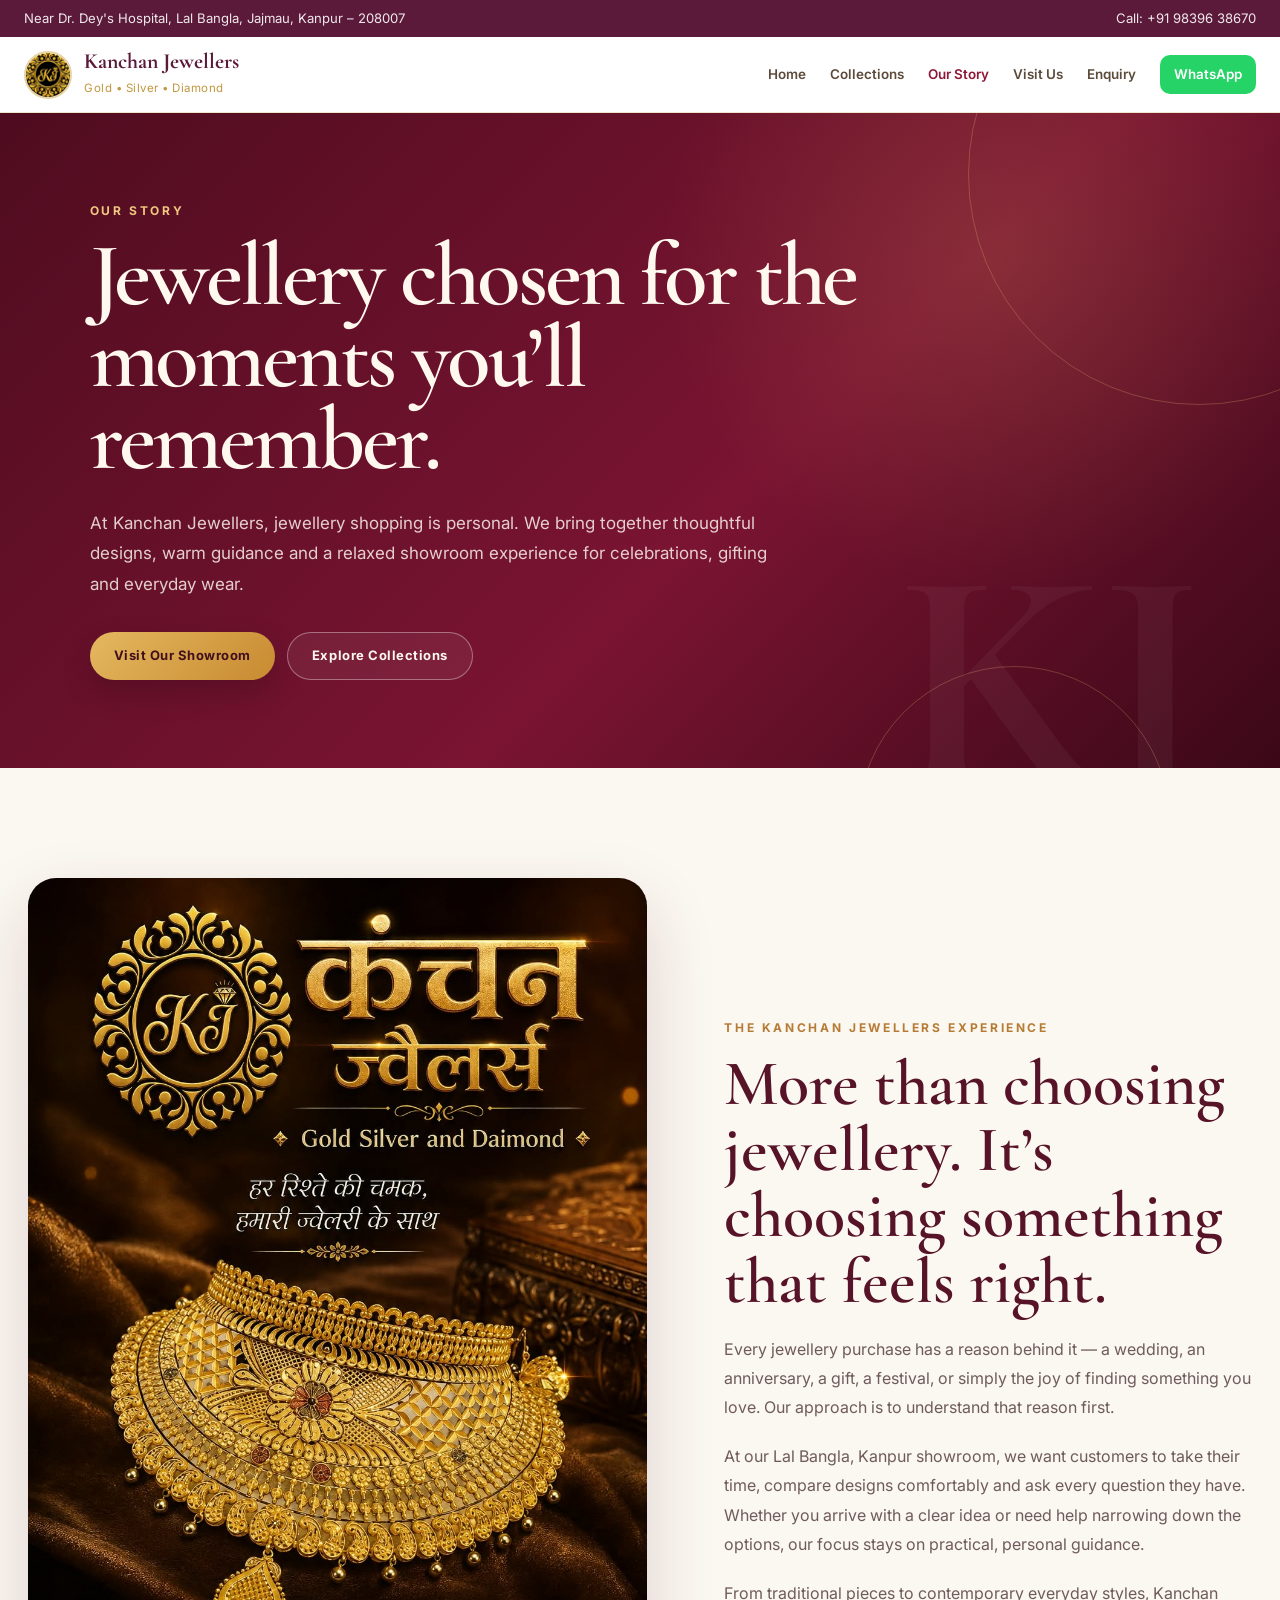
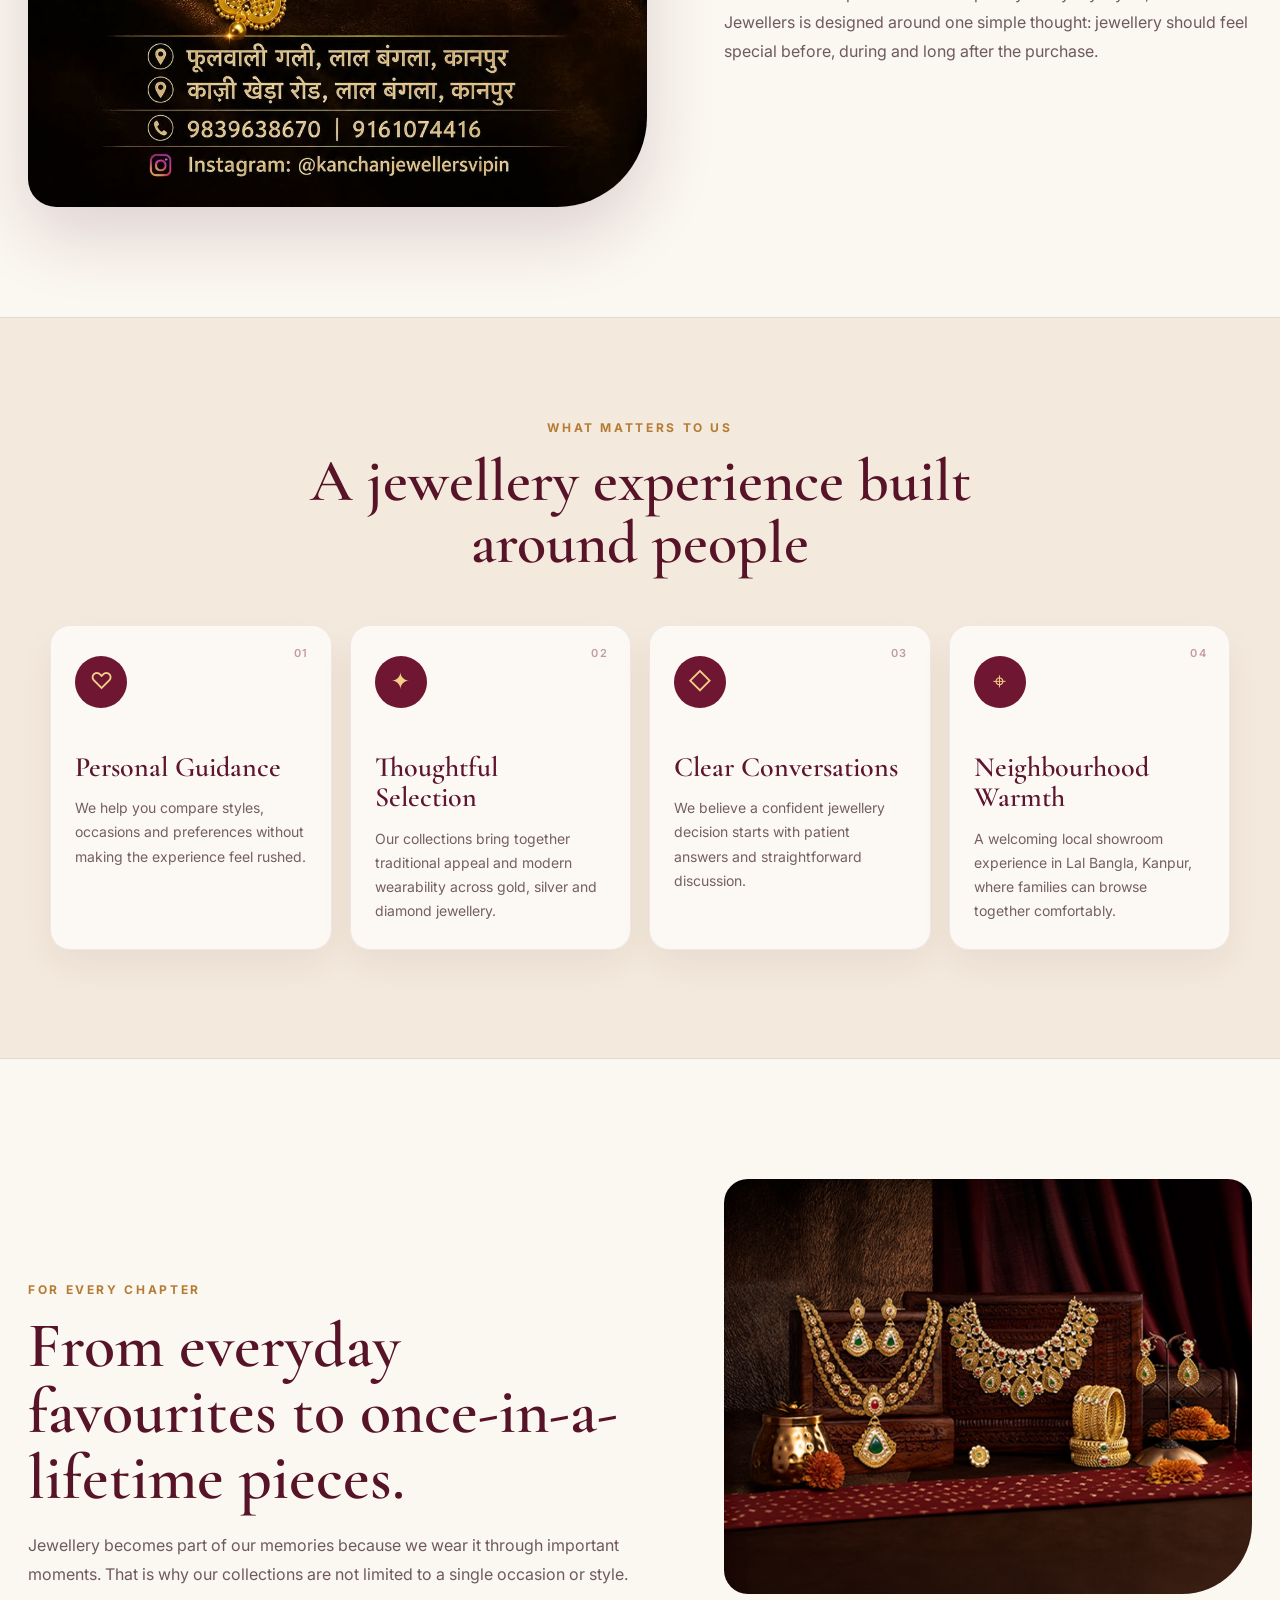
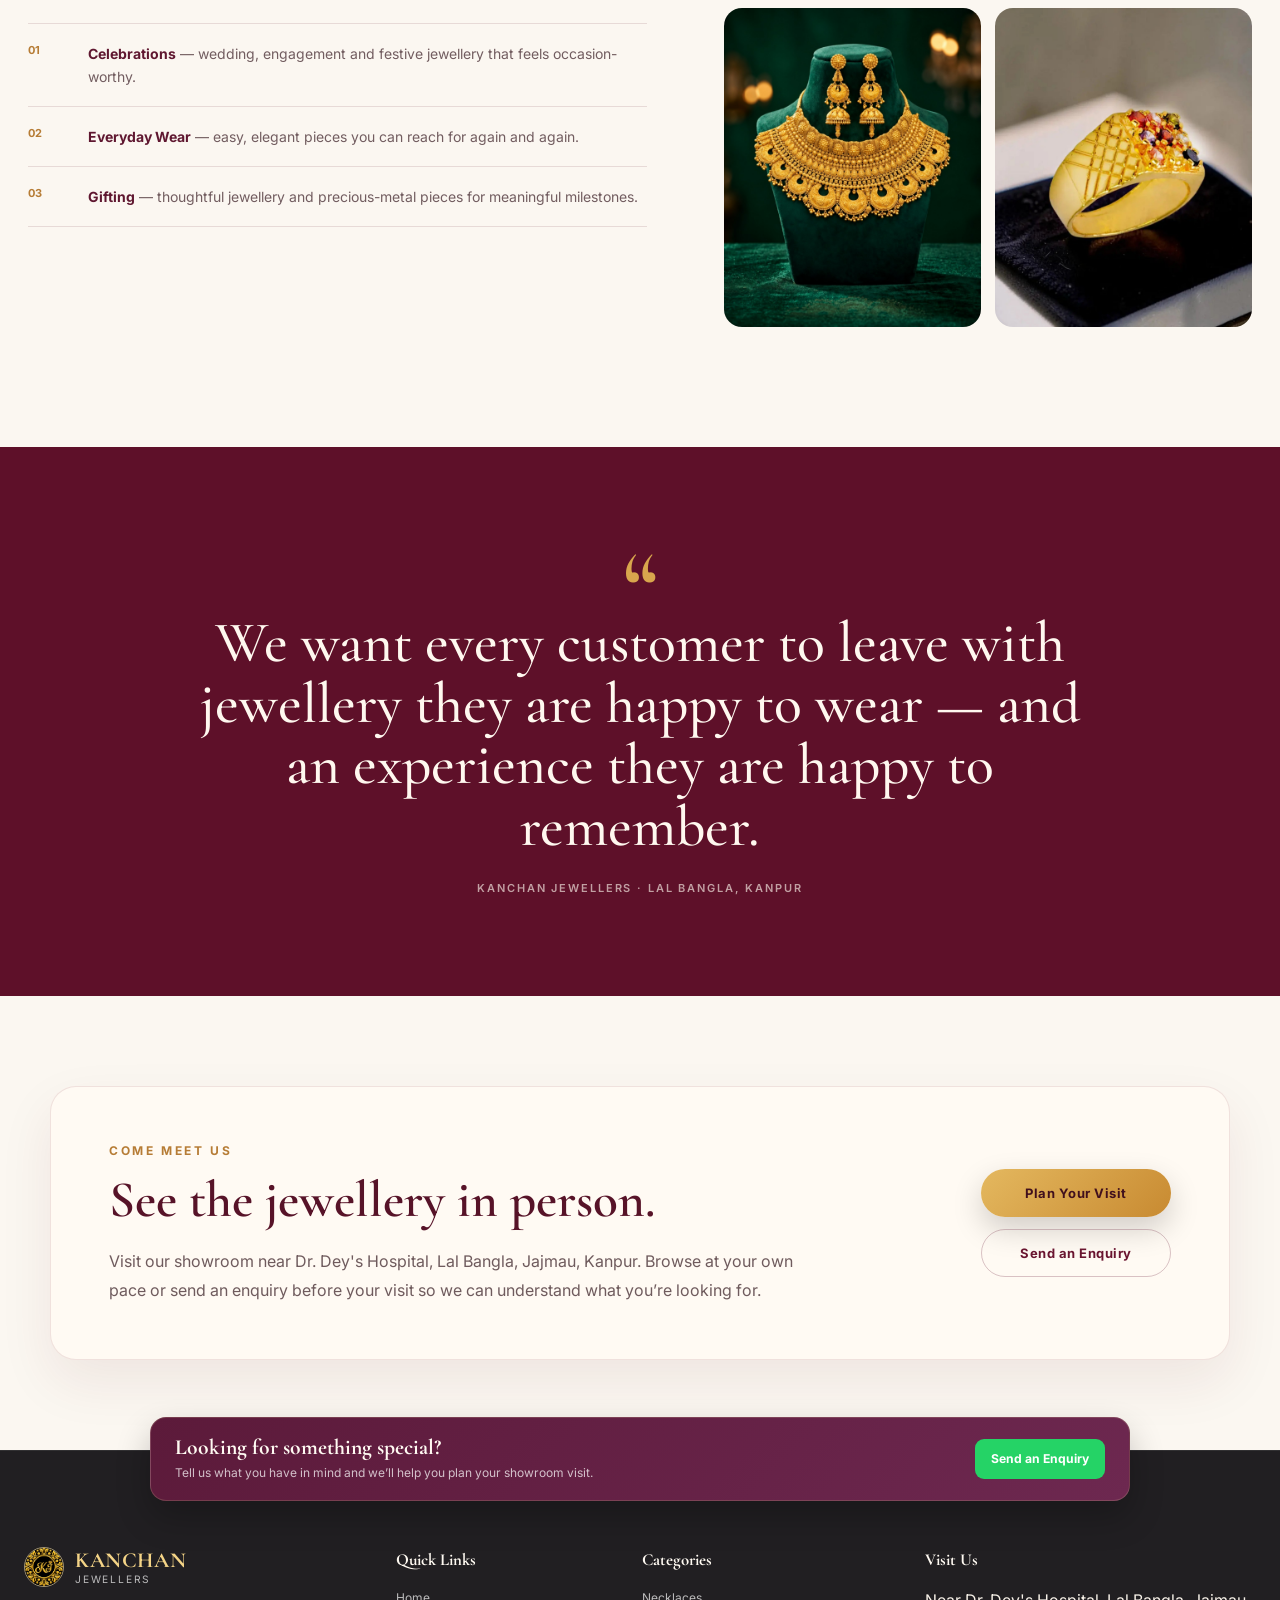
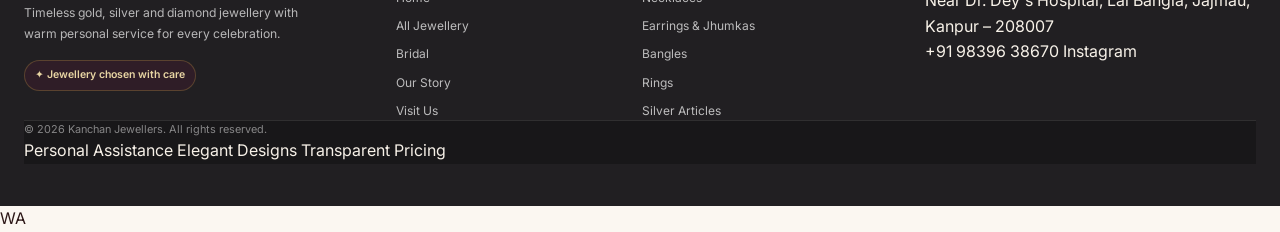
==== commit f1a107f3: "Remove overlapping story badge" ====
--- a/about.html
+++ b/about.html
@@ -65,10 +65,6 @@
     <section class="about-story-section">
       <div class="about-story-media">
         <img src="brand-banner.jpg" alt="Kanchan Jewellers jewellery collection" loading="eager" decoding="async">
-        <div class="about-story-badge">
-          <span>✦</span>
-          <strong>Personal. Thoughtful. Timeless.</strong>
-        </div>
       </div>
 
       <div class="about-story-copy">
--- a/about-page.css
+++ b/about-page.css
@@ -0,0 +1,502 @@
+.about-page-body {
+  margin: 0;
+  background: #fbf7f1;
+  color: #2c1717;
+}
+
+.about-page-header .contact-page-nav a.active {
+  color: #8f1837;
+}
+
+.about-hero {
+  position: relative;
+  overflow: hidden;
+  min-height: 560px;
+  display: flex;
+  align-items: center;
+  padding: 88px clamp(24px, 7vw, 110px);
+  background:
+    radial-gradient(circle at 78% 22%, rgba(222, 176, 92, 0.16), transparent 30%),
+    linear-gradient(135deg, #4f0c1f 0%, #7a1432 58%, #3b0817 100%);
+  color: #fff8ef;
+}
+
+.about-hero::before,
+.about-hero::after {
+  content: "";
+  position: absolute;
+  border: 1px solid rgba(235, 196, 124, 0.25);
+  border-radius: 50%;
+}
+
+.about-hero::before {
+  width: 460px;
+  height: 460px;
+  right: -150px;
+  top: -170px;
+}
+
+.about-hero::after {
+  width: 310px;
+  height: 310px;
+  right: 110px;
+  bottom: -210px;
+}
+
+.about-hero-inner {
+  position: relative;
+  z-index: 2;
+  max-width: 810px;
+}
+
+.about-eyebrow,
+.about-section-kicker {
+  margin: 0 0 14px;
+  font-family: Inter, sans-serif;
+  font-size: 12px;
+  font-weight: 700;
+  letter-spacing: 0.22em;
+  text-transform: uppercase;
+  color: #b67c35;
+}
+
+.about-hero .about-eyebrow {
+  color: #efc77f;
+}
+
+.about-hero h1 {
+  max-width: 780px;
+  margin: 0;
+  font-family: "Cormorant Garamond", serif;
+  font-size: clamp(52px, 7vw, 94px);
+  line-height: 0.92;
+  font-weight: 600;
+  letter-spacing: -0.035em;
+}
+
+.about-hero-lead {
+  max-width: 690px;
+  margin: 26px 0 0;
+  font: 400 17px/1.8 Inter, sans-serif;
+  color: rgba(255, 248, 239, 0.82);
+}
+
+.about-hero-actions,
+.about-visit-actions {
+  display: flex;
+  flex-wrap: wrap;
+  gap: 12px;
+  margin-top: 32px;
+}
+
+.about-btn {
+  display: inline-flex;
+  align-items: center;
+  justify-content: center;
+  min-height: 48px;
+  padding: 0 24px;
+  border-radius: 999px;
+  font: 700 13px/1 Inter, sans-serif;
+  letter-spacing: 0.04em;
+  text-decoration: none;
+  transition: transform 0.2s ease, box-shadow 0.2s ease, background 0.2s ease;
+}
+
+.about-btn:hover {
+  transform: translateY(-2px);
+}
+
+.about-btn.primary {
+  background: linear-gradient(135deg, #e4b85f, #c88a31);
+  color: #41101d;
+  box-shadow: 0 12px 30px rgba(0, 0, 0, 0.18);
+}
+
+.about-btn.secondary {
+  border: 1px solid rgba(255,255,255,0.36);
+  color: #fff8ef;
+  background: rgba(255,255,255,0.06);
+}
+
+.about-btn.outline {
+  border: 1px solid rgba(97, 16, 42, 0.24);
+  color: #6a1530;
+  background: transparent;
+}
+
+.about-hero-mark {
+  position: absolute;
+  z-index: 1;
+  right: clamp(24px, 6vw, 92px);
+  bottom: -36px;
+  font-family: "Cormorant Garamond", serif;
+  font-size: clamp(170px, 24vw, 360px);
+  font-weight: 700;
+  line-height: 0.8;
+  color: rgba(255,255,255,0.045);
+  pointer-events: none;
+}
+
+.about-story-section,
+.about-editorial-section {
+  max-width: 1320px;
+  margin: 0 auto;
+  padding: 110px 28px;
+  display: grid;
+  grid-template-columns: minmax(0, 1.08fr) minmax(0, 0.92fr);
+  gap: clamp(48px, 6vw, 88px);
+  align-items: center;
+}
+
+.about-story-media {
+  position: relative;
+  min-height: 0;
+}
+
+.about-story-media img {
+  width: 100%;
+  height: auto;
+  object-fit: contain;
+  display: block;
+  border-radius: 28px 28px 90px 28px;
+  box-shadow: 0 28px 70px rgba(75, 20, 33, 0.16);
+}
+
+.about-story-badge {
+  position: absolute;
+  right: -24px;
+  bottom: 34px;
+  width: 210px;
+  padding: 22px;
+  border-radius: 18px;
+  background: #fffaf2;
+  border: 1px solid rgba(172, 117, 41, 0.18);
+  box-shadow: 0 16px 42px rgba(72, 17, 30, 0.18);
+}
+
+.about-story-badge span {
+  display: block;
+  margin-bottom: 9px;
+  color: #b67c35;
+  font-size: 22px;
+}
+
+.about-story-badge strong {
+  font-family: "Cormorant Garamond", serif;
+  font-size: 24px;
+  line-height: 1.05;
+  color: #64152d;
+}
+
+.about-story-copy h2,
+.about-section-head h2,
+.about-editorial-copy h2,
+.about-visit-section h2 {
+  margin: 0;
+  font-family: "Cormorant Garamond", serif;
+  font-weight: 600;
+  line-height: 1.03;
+  color: #571328;
+}
+
+.about-story-copy h2 {
+  font-size: clamp(42px, 5vw, 64px);
+}
+
+.about-story-copy > p:not(.about-section-kicker),
+.about-editorial-copy > p:not(.about-section-kicker),
+.about-visit-section > div > p:not(.about-section-kicker) {
+  margin: 20px 0 0;
+  font: 400 16px/1.82 Inter, sans-serif;
+  color: #6f5b5d;
+}
+
+.about-values-section {
+  padding: 100px 28px 108px;
+  background: #f3e9dc;
+  border-top: 1px solid rgba(102, 35, 50, 0.08);
+  border-bottom: 1px solid rgba(102, 35, 50, 0.08);
+}
+
+.about-section-head {
+  max-width: 760px;
+  margin: 0 auto 50px;
+  text-align: center;
+}
+
+.about-section-head h2 {
+  font-size: clamp(42px, 5vw, 60px);
+}
+
+.about-values-grid {
+  max-width: 1180px;
+  margin: 0 auto;
+  display: grid;
+  grid-template-columns: repeat(4, minmax(0, 1fr));
+  gap: 18px;
+}
+
+.about-value-card {
+  position: relative;
+  min-height: 300px;
+  padding: 30px 24px 26px;
+  border-radius: 20px;
+  background: rgba(255,255,255,0.72);
+  border: 1px solid rgba(119, 38, 57, 0.09);
+  box-shadow: 0 16px 34px rgba(81, 27, 40, 0.06);
+}
+
+.about-value-number {
+  position: absolute;
+  top: 22px;
+  right: 22px;
+  font: 600 11px/1 Inter, sans-serif;
+  letter-spacing: 0.12em;
+  color: rgba(113, 28, 49, 0.42);
+}
+
+.about-value-icon {
+  width: 52px;
+  height: 52px;
+  display: grid;
+  place-items: center;
+  margin-bottom: 44px;
+  border-radius: 50%;
+  background: #6f1732;
+  color: #f5cf86;
+  font-size: 23px;
+}
+
+.about-value-card h3 {
+  margin: 0;
+  font: 600 28px/1.1 "Cormorant Garamond", serif;
+  color: #5e1530;
+}
+
+.about-value-card p {
+  margin: 14px 0 0;
+  font: 400 14px/1.72 Inter, sans-serif;
+  color: #755f62;
+}
+
+.about-editorial-section {
+  padding-top: 120px;
+  padding-bottom: 120px;
+}
+
+.about-editorial-copy h2 {
+  font-size: clamp(42px, 5vw, 64px);
+}
+
+.about-editorial-list {
+  margin-top: 34px;
+  border-top: 1px solid rgba(95, 28, 45, 0.13);
+}
+
+.about-editorial-list > div {
+  display: grid;
+  grid-template-columns: 46px 1fr;
+  gap: 14px;
+  padding: 18px 0;
+  border-bottom: 1px solid rgba(95, 28, 45, 0.13);
+}
+
+.about-editorial-list span {
+  font: 700 11px/1.5 Inter, sans-serif;
+  color: #b67c35;
+}
+
+.about-editorial-list p {
+  margin: 0;
+  font: 400 14px/1.65 Inter, sans-serif;
+  color: #725d60;
+}
+
+.about-editorial-list strong {
+  color: #5f1730;
+}
+
+.about-editorial-gallery {
+  display: grid;
+  grid-template-columns: 1fr 1fr;
+  gap: 14px;
+}
+
+.about-editorial-gallery figure {
+  margin: 0;
+  overflow: hidden;
+  border-radius: 18px;
+  min-height: 210px;
+  background: #eadccc;
+}
+
+.about-editorial-gallery .about-gallery-main {
+  grid-column: 1 / -1;
+  min-height: 360px;
+  border-radius: 24px 24px 70px 24px;
+}
+
+.about-editorial-gallery img {
+  width: 100%;
+  height: 100%;
+  min-height: inherit;
+  object-fit: cover;
+  display: block;
+  transition: transform 0.5s ease;
+}
+
+.about-editorial-gallery figure:hover img {
+  transform: scale(1.025);
+}
+
+.about-quote-section {
+  position: relative;
+  overflow: hidden;
+  padding: 100px max(28px, calc((100vw - 1000px)/2));
+  text-align: center;
+  background: #5e1029;
+  color: #fff8ef;
+}
+
+.about-quote-mark {
+  display: block;
+  height: 54px;
+  font: 600 100px/0.8 "Cormorant Garamond", serif;
+  color: #d8a64d;
+}
+
+.about-quote-section blockquote {
+  max-width: 920px;
+  margin: 12px auto 22px;
+  font: 500 clamp(36px, 4.5vw, 58px)/1.06 "Cormorant Garamond", serif;
+}
+
+.about-quote-section p {
+  margin: 0;
+  font: 600 11px/1.5 Inter, sans-serif;
+  letter-spacing: 0.17em;
+  text-transform: uppercase;
+  color: rgba(255,248,239,0.62);
+}
+
+.about-visit-section {
+  max-width: 1180px;
+  margin: 90px auto;
+  padding: 54px 58px;
+  border-radius: 26px;
+  display: flex;
+  align-items: center;
+  justify-content: space-between;
+  gap: 42px;
+  background: #fffaf3;
+  border: 1px solid rgba(130, 43, 60, 0.12);
+  box-shadow: 0 22px 54px rgba(83, 28, 42, 0.08);
+}
+
+.about-visit-section > div:first-child {
+  max-width: 690px;
+}
+
+.about-visit-section h2 {
+  font-size: clamp(38px, 4vw, 54px);
+}
+
+.about-visit-actions {
+  flex-direction: column;
+  min-width: 190px;
+  margin-top: 0;
+}
+
+@media (max-width: 980px) {
+  .about-story-section,
+  .about-editorial-section {
+    grid-template-columns: 1fr;
+  }
+
+  .about-story-section {
+    padding-top: 76px;
+  }
+
+  .about-story-copy {
+    max-width: 760px;
+  }
+
+  .about-values-grid {
+    grid-template-columns: repeat(2, minmax(0, 1fr));
+  }
+
+  .about-visit-section {
+    margin: 60px 22px;
+  }
+}
+
+@media (max-width: 700px) {
+  .about-hero {
+    min-height: 500px;
+    padding: 72px 22px;
+  }
+
+  .about-hero h1 {
+    font-size: clamp(48px, 15vw, 70px);
+  }
+
+  .about-hero-lead {
+    font-size: 15px;
+  }
+
+  .about-story-section,
+  .about-editorial-section {
+    padding: 72px 20px;
+    gap: 36px;
+  }
+
+  .about-story-media {
+    min-height: 0;
+  }
+
+  .about-story-media img {
+    min-height: 0;
+    height: auto;
+  }
+
+  .about-story-badge {
+    right: 14px;
+    bottom: 16px;
+    width: 180px;
+  }
+
+  .about-values-section {
+    padding: 72px 20px;
+  }
+
+  .about-values-grid {
+    grid-template-columns: 1fr;
+  }
+
+  .about-value-card {
+    min-height: 250px;
+  }
+
+  .about-editorial-gallery .about-gallery-main {
+    min-height: 280px;
+  }
+
+  .about-editorial-gallery figure {
+    min-height: 160px;
+  }
+
+  .about-quote-section {
+    padding: 80px 22px;
+  }
+
+  .about-visit-section {
+    margin: 50px 18px;
+    padding: 38px 24px;
+    flex-direction: column;
+    align-items: stretch;
+  }
+
+  .about-visit-actions {
+    width: 100%;
+  }
+}
